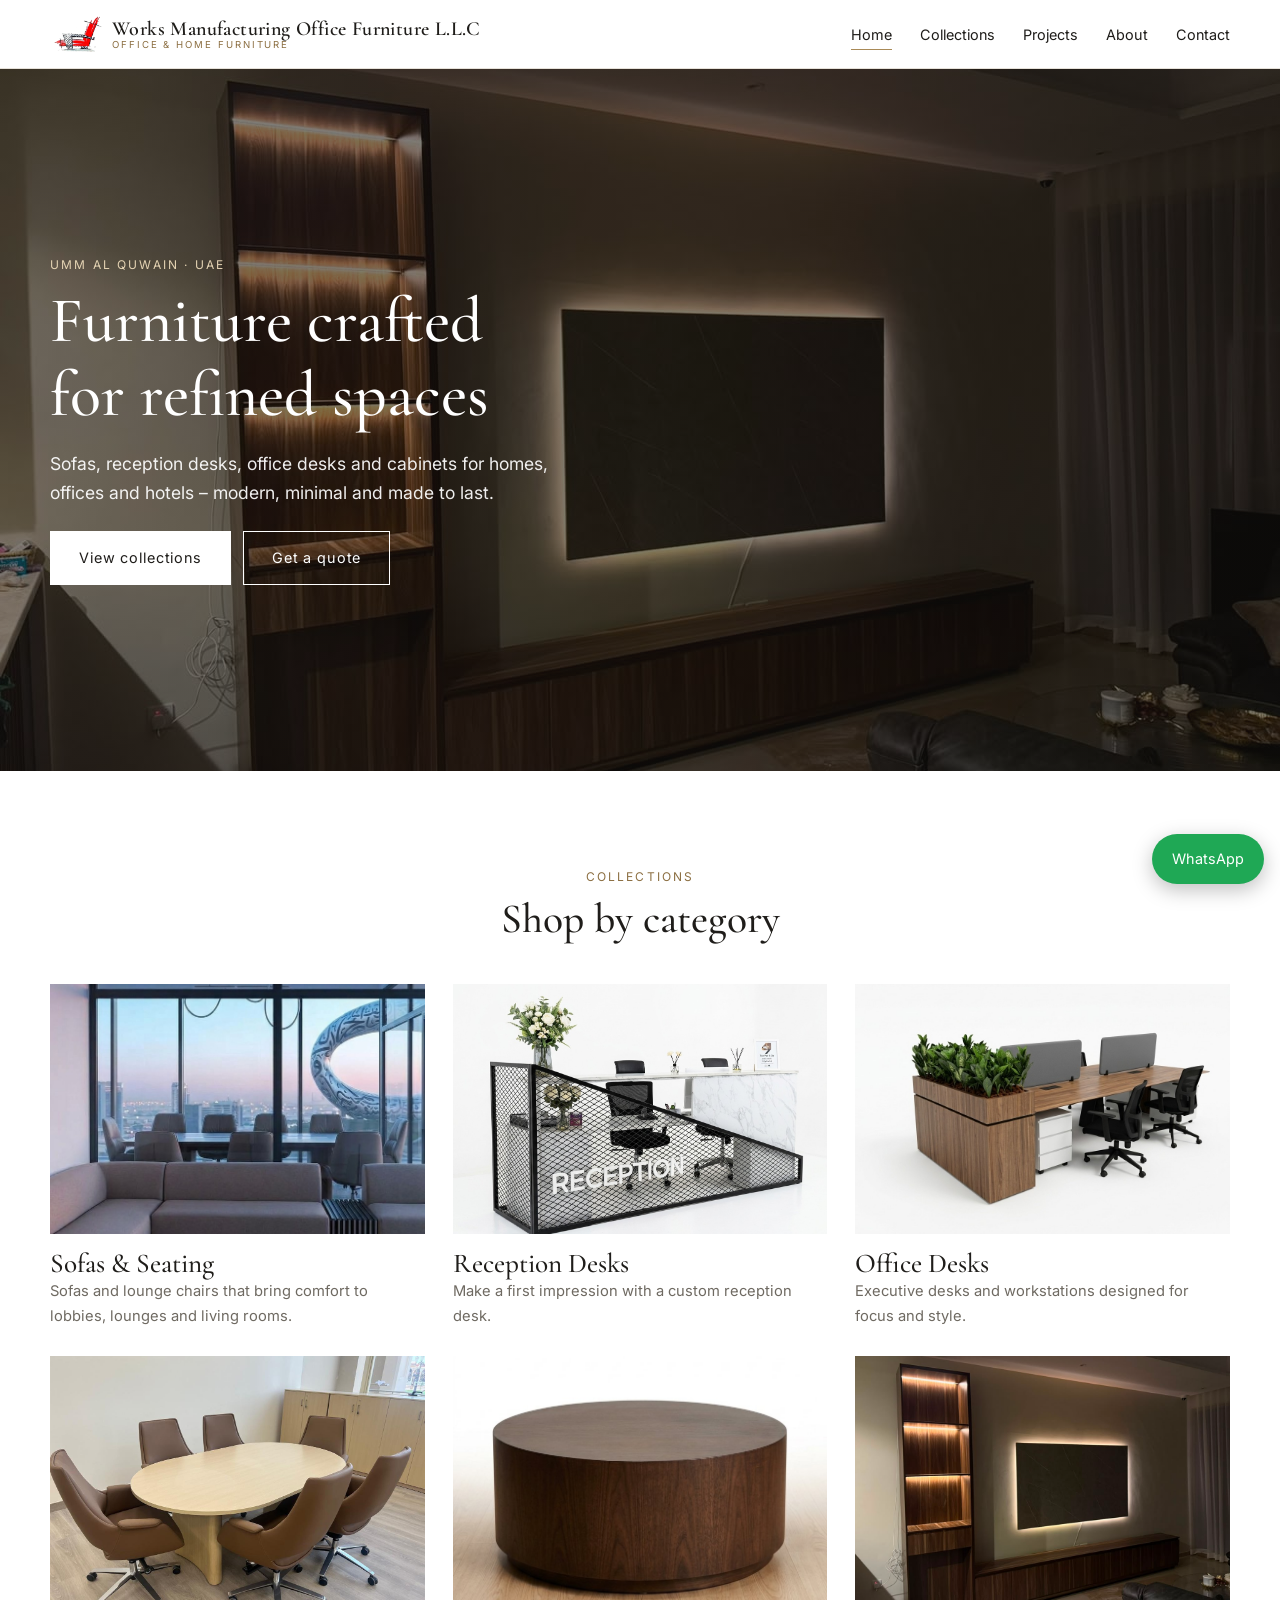
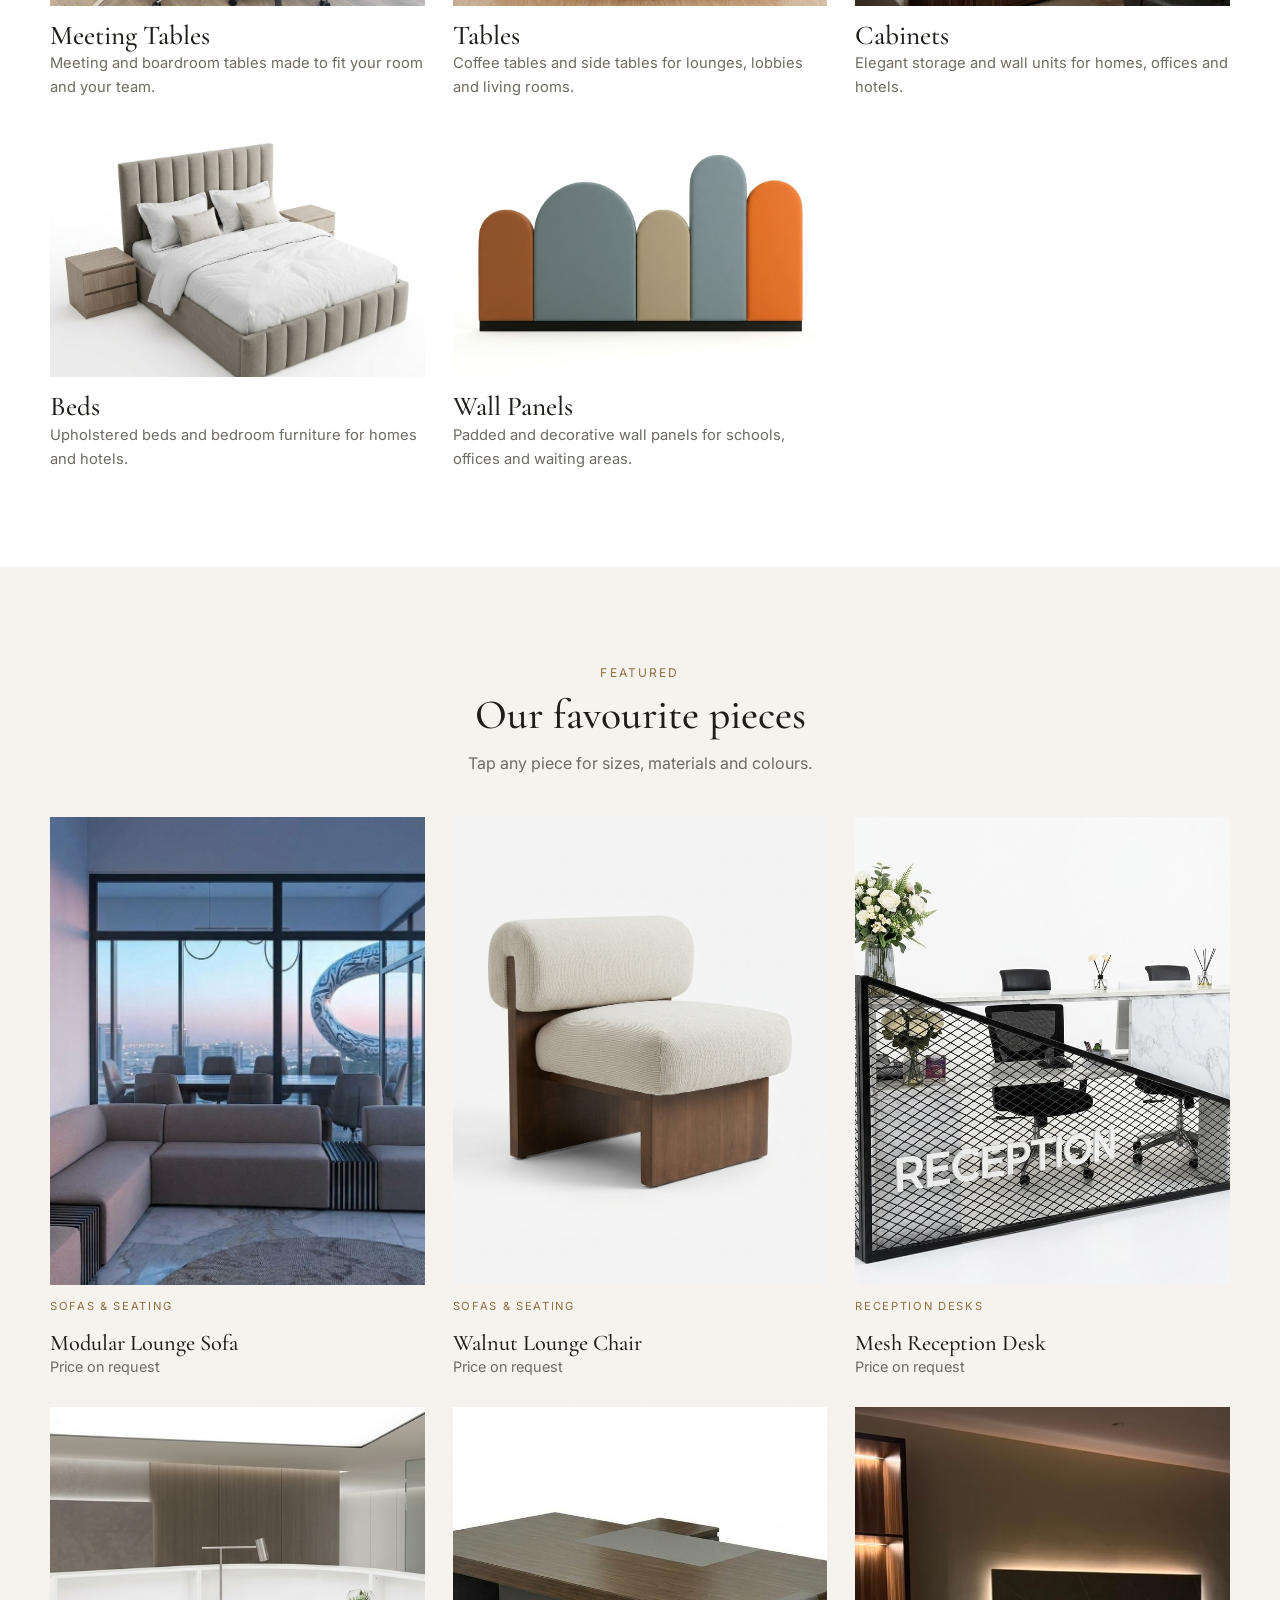
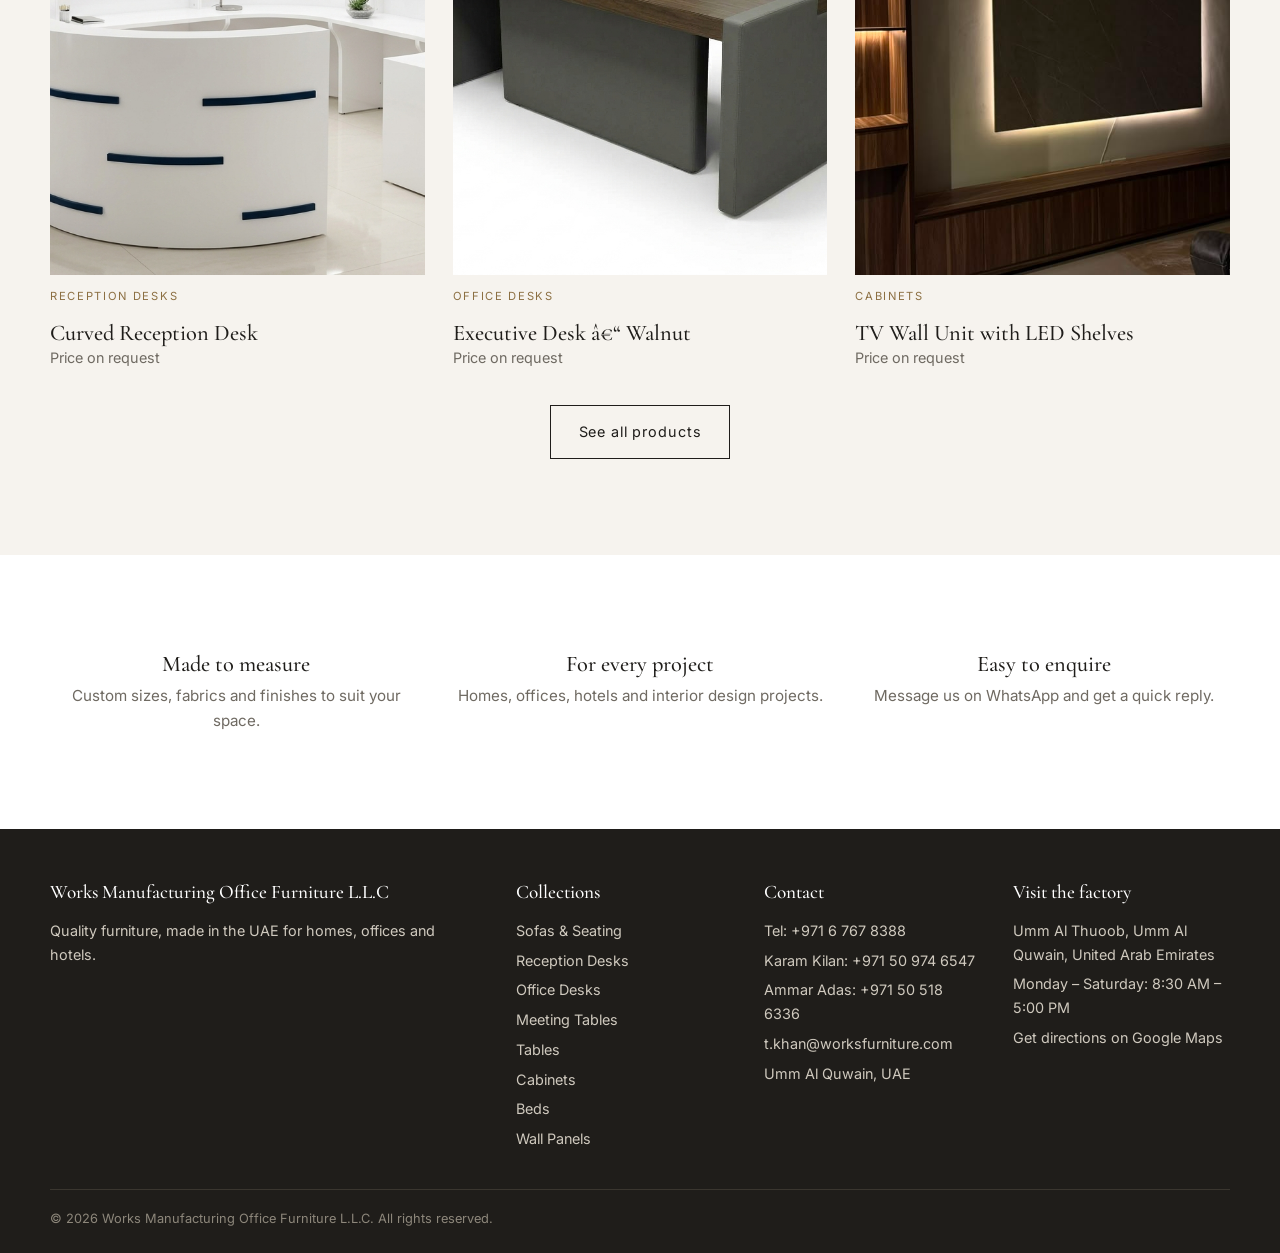
==== index.html @ 3191291b "Add Projects page showing furnished spaces with several pieces Co-Authored-By: Claude Opus 5.5 (1M c" ====
<!DOCTYPE html>
<html lang="en" dir="ltr">
<head>
<meta charset="utf-8">
<meta name="viewport" content="width=device-width, initial-scale=1">
<title>Works Manufacturing Office Furniture L.L.C | Office & Home Furniture in Umm Al Quwain, UAE</title>
<meta name="description" content="Modern, elegant sofas, reception desks, office desks and cabinets for homes, offices and hotels in Umm Al Quwain and across the UAE. Enquire on WhatsApp.">
<link rel="preconnect" href="https://fonts.googleapis.com">
<link rel="preconnect" href="https://fonts.gstatic.com" crossorigin>
<link href="https://fonts.googleapis.com/css2?family=Cormorant+Garamond:wght@500;600&family=Inter:wght@400;500&display=swap" rel="stylesheet">
<link rel="icon" type="image/png" href="images/favicon.png">
<link rel="apple-touch-icon" href="images/apple-touch-icon.png">
<link rel="stylesheet" href="css/style.css?v=20261013c">
</head>
<body data-page="home">
<header id="site-header"></header>
<main>
<section class="hero"><div class="wrap">
  <div class="eyebrow" style="color:#e4d3b3">Umm Al Quwain · UAE</div>
  <h1>Furniture crafted<br>for refined spaces</h1>
  <p>Sofas, reception desks, office desks and cabinets for homes, offices and hotels – modern, minimal and made to last.</p>
  <div class="btn-row"><a class="btn" href="category.html">View collections</a><a class="btn ghost" href="contact.html">Get a quote</a></div>
</div></section>
<section><div class="wrap">
  <div class="head"><div class="eyebrow">Collections</div><h2>Shop by category</h2></div>
  <div class="grid" id="categories"></div></div></section>
<section class="soft"><div class="wrap">
  <div class="head"><div class="eyebrow">Featured</div><h2>Our favourite pieces</h2><p>Tap any piece for sizes, materials and colours.</p></div>
  <div class="grid" id="featured"></div>
  <div class="center"><a class="btn ghost" href="category.html">See all products</a></div></div></section>
<section><div class="wrap values">
  <div><h3>Made to measure</h3><p>Custom sizes, fabrics and finishes to suit your space.</p></div>
  <div><h3>For every project</h3><p>Homes, offices, hotels and interior design projects.</p></div>
  <div><h3>Easy to enquire</h3><p>Message us on WhatsApp and get a quick reply.</p></div>
</div></section>
</main>
<footer id="site-footer"></footer>
<script src="js/products.js?v=20261013c"></script>
<script src="js/app.js?v=20261013c"></script>
</body>
</html>
---- css/style.css ----
:root {
  --ink: #1f1d1a;
  --muted: #6f6a62;
  --gold: #a98a57;
  --gold-dark: #8c6f42;
  --bg: #ffffff;
  --soft: #f6f3ee;
  --line: #e6e1d9;
  --wa: #1fa855;
  --serif: "Cormorant Garamond", Georgia, serif;
  --sans: "Inter", system-ui, -apple-system, "Segoe UI", sans-serif;
}
* { box-sizing: border-box; margin: 0; padding: 0; }
html { scroll-behavior: smooth; }
body { font-family: var(--sans); color: var(--ink); background: var(--bg); line-height: 1.65; font-size: 16px; }
img { max-width: 100%; display: block; }
a { color: inherit; text-decoration: none; }
.wrap { width: min(1180px, 100% - 32px); margin-inline: auto; }
h1, h2, h3 { font-family: var(--serif); font-weight: 500; line-height: 1.15; }
h1 { font-size: clamp(2.2rem, 6vw, 4rem); }
h2 { font-size: clamp(1.8rem, 4vw, 2.6rem); }
h3 { font-size: 1.4rem; }
.eyebrow { text-transform: uppercase; letter-spacing: .18em; font-size: .75rem; color: var(--gold-dark); margin-bottom: .6rem; }
section { padding: clamp(48px, 8vw, 96px) 0; }
.soft { background: var(--soft); }

/* Header */
header { position: sticky; top: 0; z-index: 10; background: rgba(255,255,255,.95); backdrop-filter: blur(8px); border-bottom: 1px solid var(--line); }
.nav { display: flex; align-items: center; justify-content: space-between; height: 68px; }
.logo { display: flex; align-items: center; gap: 10px; font-family: var(--serif); font-size: 1.25rem; font-weight: 600; letter-spacing: .02em; line-height: 1.1; }
.logo img { height: 37px; width: auto; }
.logo small { display: block; font-family: var(--sans); font-size: .6rem; letter-spacing: .2em; text-transform: uppercase; color: var(--gold-dark); font-weight: 400; }
@media (max-width: 480px) { .logo { font-size: 1rem; gap: 8px; min-width: 0; } .logo img { height: 32px; } .logo small { font-size: .5rem; letter-spacing: .12em; } .logo span { max-width: 190px; } }
nav ul { display: flex; gap: 28px; list-style: none; }
nav a { font-size: .9rem; padding: 6px 0; border-bottom: 1px solid transparent; }
nav a:hover, nav a.active { border-color: var(--gold); }
.burger { display: none; background: none; border: 0; font-size: 1.7rem; cursor: pointer; padding: 8px; }
@media (max-width: 760px) {
  .burger { display: block; }
  nav { position: absolute; top: 68px; left: 0; right: 0; background: #fff; border-bottom: 1px solid var(--line); display: none; }
  nav.open { display: block; }
  nav ul { flex-direction: column; gap: 0; padding: 8px 16px 16px; }
  nav a { display: block; padding: 12px 0; }
}

/* Buttons */
.btn { display: inline-block; padding: 14px 28px; border: 1px solid var(--ink); background: var(--ink); color: #fff; font-size: .9rem; letter-spacing: .06em; cursor: pointer; font-family: var(--sans); transition: .2s; }
.btn:hover { background: var(--gold-dark); border-color: var(--gold-dark); }
.btn.ghost { background: transparent; color: var(--ink); }
.btn.ghost:hover { background: var(--ink); color: #fff; }
.btn.wa { background: var(--wa); border-color: var(--wa); border-radius: 40px; flex: 1 1 0; min-width: 180px; max-width: 260px; text-align: center; }
.btn.wa:hover { background: #178a45; border-color: #178a45; }
.btn-row { display: flex; flex-wrap: wrap; gap: 12px; margin-top: 24px; }

/* Hero */
.hero { min-height: 78vh; display: flex; align-items: center; color: #fff; padding: 80px 0;
  background: linear-gradient(rgba(20,18,15,.55), rgba(20,18,15,.55)), url("../images/hero.jpg") center/cover, #3a342c; }
.hero p { max-width: 520px; margin-top: 18px; font-size: 1.1rem; opacity: .92; }
.hero .btn { background: #fff; color: var(--ink); border-color: #fff; }
.hero .btn:hover { background: var(--gold); border-color: var(--gold); color: #fff; }
.hero .btn.ghost { background: transparent; color: #fff; }

/* Grids & cards */
.head { text-align: center; max-width: 640px; margin: 0 auto 40px; }
.head p { color: var(--muted); margin-top: 10px; }
.grid { display: grid; grid-template-columns: repeat(3, 1fr); gap: 28px; }
@media (max-width: 900px) { .grid { grid-template-columns: repeat(2, 1fr); gap: 16px; } }
@media (max-width: 480px) { .grid { grid-template-columns: 1fr; } }
.card .pic { aspect-ratio: 4/5; background: var(--soft); overflow: hidden; }
.card .pic img { width: 100%; height: 100%; object-fit: cover; transition: transform .5s; }
.card:hover .pic img { transform: scale(1.04); }
.card h3 { margin-top: 14px; }
.card .price { color: var(--muted); font-size: .9rem; }
.card .tag { font-size: .7rem; letter-spacing: .15em; text-transform: uppercase; color: var(--gold-dark); }
.ph { width: 100%; height: 100%; display: grid; place-items: center; text-align: center; color: #a39b8c; font-family: var(--serif); font-size: 1.1rem; background: repeating-linear-gradient(45deg, #f6f3ee, #f6f3ee 14px, #f0ece5 14px, #f0ece5 28px); padding: 12px; }
.cat-card .pic { aspect-ratio: 3/2; }
.cat-card h3 { font-size: 1.7rem; }
.cat-card p { color: var(--muted); font-size: .92rem; }
.center { text-align: center; margin-top: 36px; }

/* Value row */
.values { display: grid; grid-template-columns: repeat(3, 1fr); gap: 32px; text-align: center; }
@media (max-width: 760px) { .values { grid-template-columns: 1fr; } }
.values h3 { margin-bottom: 6px; }
.values p { color: var(--muted); font-size: .95rem; }

/* Page title */
.page-title { padding: 56px 0 32px; text-align: center; background: var(--soft); }
.page-title p { color: var(--muted); max-width: 600px; margin: 10px auto 0; }
.crumbs { font-size: .8rem; color: var(--muted); margin-bottom: 18px; }
.crumbs a:hover { color: var(--gold-dark); }
.filters { display: flex; gap: 10px; flex-wrap: wrap; justify-content: center; margin-bottom: 36px; }
.filters a { padding: 8px 20px; border: 1px solid var(--line); font-size: .85rem; }
.filters a.active, .filters a:hover { background: var(--ink); color: #fff; border-color: var(--ink); }

/* Product detail */
.product { display: grid; grid-template-columns: 1.1fr 1fr; gap: 48px; align-items: start; }
@media (max-width: 800px) { .product { grid-template-columns: 1fr; gap: 24px; } }
.gallery .main { aspect-ratio: 1/1; display: flex; align-items: center; background: var(--soft); overflow: hidden; }
.gallery .main img { width: 100%; height: 100%; object-fit: contain; }
.thumbs { display: flex; gap: 10px; margin-top: 10px; overflow-x: auto; }
.thumbs img { width: 72px; height: 72px; object-fit: cover; cursor: pointer; border: 1px solid var(--line); }
.thumbs img.on { border-color: var(--ink); }
.info .price { font-size: 1.3rem; margin: 10px 0 14px; }
.info > p { color: var(--muted); }
.specs { margin-top: 24px; border-top: 1px solid var(--line); }
.specs div { display: flex; gap: 16px; padding: 12px 0; border-bottom: 1px solid var(--line); font-size: .95rem; }
.specs dt { width: 120px; flex: none; color: var(--muted); }
.todo { color: #b08d57; font-style: italic; }

/* About / contact */
.two { display: grid; grid-template-columns: 1fr 1fr; gap: 48px; align-items: center; }
@media (max-width: 800px) { .two { grid-template-columns: 1fr; gap: 28px; } }
.two p + p { margin-top: 14px; }
.two p { color: var(--muted); }
.about-text { max-width: 760px; }
.about-text p { color: var(--muted); }
.about-text p + p { margin-top: 14px; }
.contact-info p { margin-bottom: 10px; color: var(--muted); }
.contact-info strong { color: var(--ink); display: block; font-size: .75rem; letter-spacing: .15em; text-transform: uppercase; }
form label { display: block; font-size: .85rem; margin: 14px 0 6px; }
form input, form textarea, form select { width: 100%; padding: 12px; border: 1px solid var(--line); font: inherit; background: #fff; }
form input:focus, form textarea:focus, form select:focus { outline: 2px solid var(--gold); outline-offset: 0; }
form textarea { min-height: 120px; resize: vertical; }
.map { margin-top: 40px; }
.map iframe { width: 100%; height: 400px; border: 0; display: block; }
.map-head { display: flex; flex-wrap: wrap; align-items: flex-end; justify-content: space-between; gap: 16px; margin-bottom: 20px; }
.map-head p { margin-top: 6px; color: var(--muted); }
@media (max-width: 760px) { .map iframe { height: 300px; } .map-head .btn { width: 100%; text-align: center; } }

/* Footer + floating WhatsApp */
footer { background: var(--ink); color: #cfc9be; padding: 48px 0 24px; font-size: .9rem; }
.fgrid { display: grid; grid-template-columns: 2fr 1fr 1fr 1fr; gap: 32px; }
@media (max-width: 760px) { .fgrid { grid-template-columns: 1fr; } }
footer h4 { color: #fff; font-family: var(--serif); font-size: 1.2rem; font-weight: 500; margin-bottom: 10px; }
footer li { list-style: none; margin-bottom: 6px; }
footer a:hover { color: var(--gold); }
.copy { border-top: 1px solid #3a362f; margin-top: 32px; padding-top: 18px; font-size: .8rem; color: #8d877b; }
.fab { position: fixed; right: 16px; bottom: 16px; z-index: 20; background: var(--wa); color: #fff; padding: 13px 20px; border-radius: 40px; font-size: .9rem; box-shadow: 0 6px 20px rgba(0,0,0,.25); }

/* Projects page */
.projects { display: grid; grid-template-columns: repeat(2, 1fr); gap: 32px; }
@media (max-width: 800px) { .projects { grid-template-columns: 1fr; gap: 28px; } }
.project { background: var(--soft); display: flex; flex-direction: column; }
.project .pic { display: block; aspect-ratio: 4/3; overflow: hidden; background: var(--line); }
.project .pic img { width: 100%; height: 100%; object-fit: cover; transition: transform .5s; }
.project .pic:hover img { transform: scale(1.03); }
.project .body { padding: 20px 22px 24px; }
.project .tag { font-size: .7rem; letter-spacing: .15em; text-transform: uppercase; color: var(--gold-dark); }
.project h3 { margin: 6px 0 8px; }
.project p { color: var(--muted); font-size: .95rem; }
.project .links { display: flex; flex-wrap: wrap; gap: 8px 18px; margin-top: 14px; font-size: .88rem; }
.project .links a { color: var(--gold-dark); border-bottom: 1px solid currentColor; }
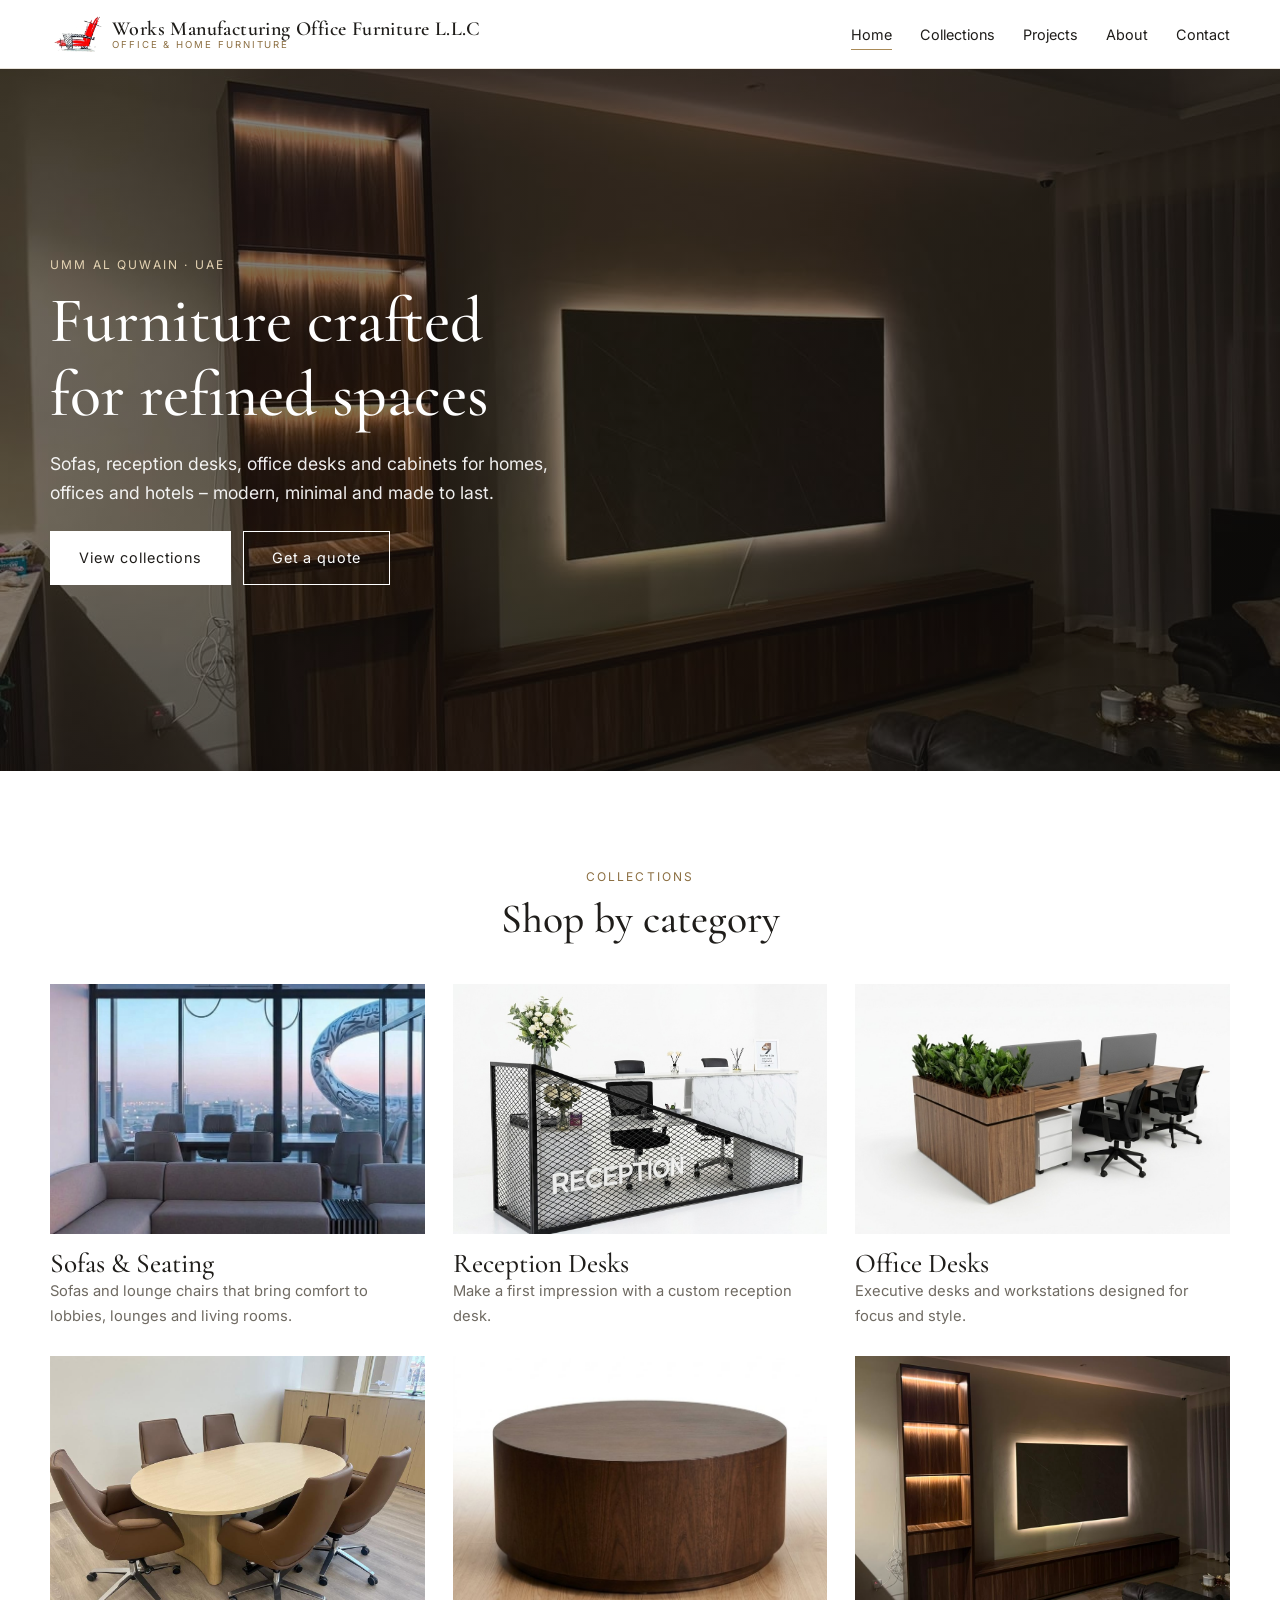
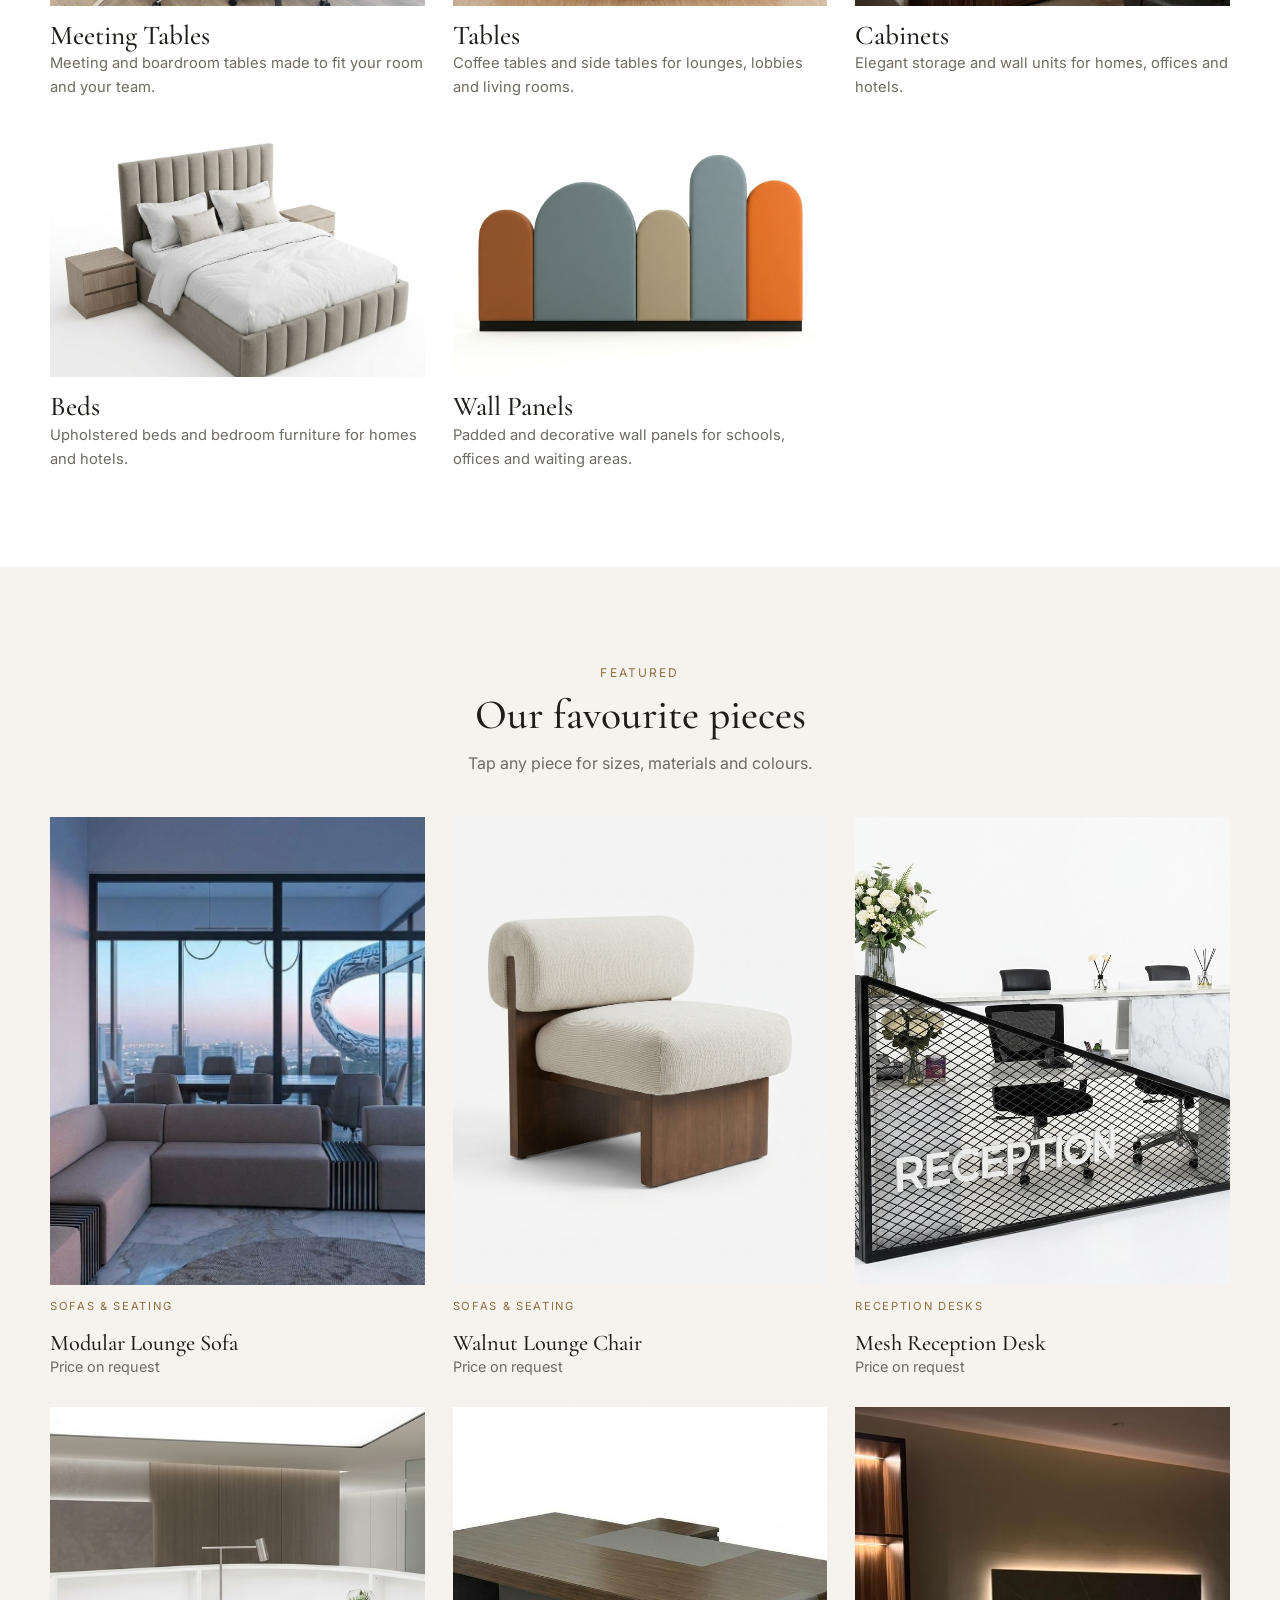
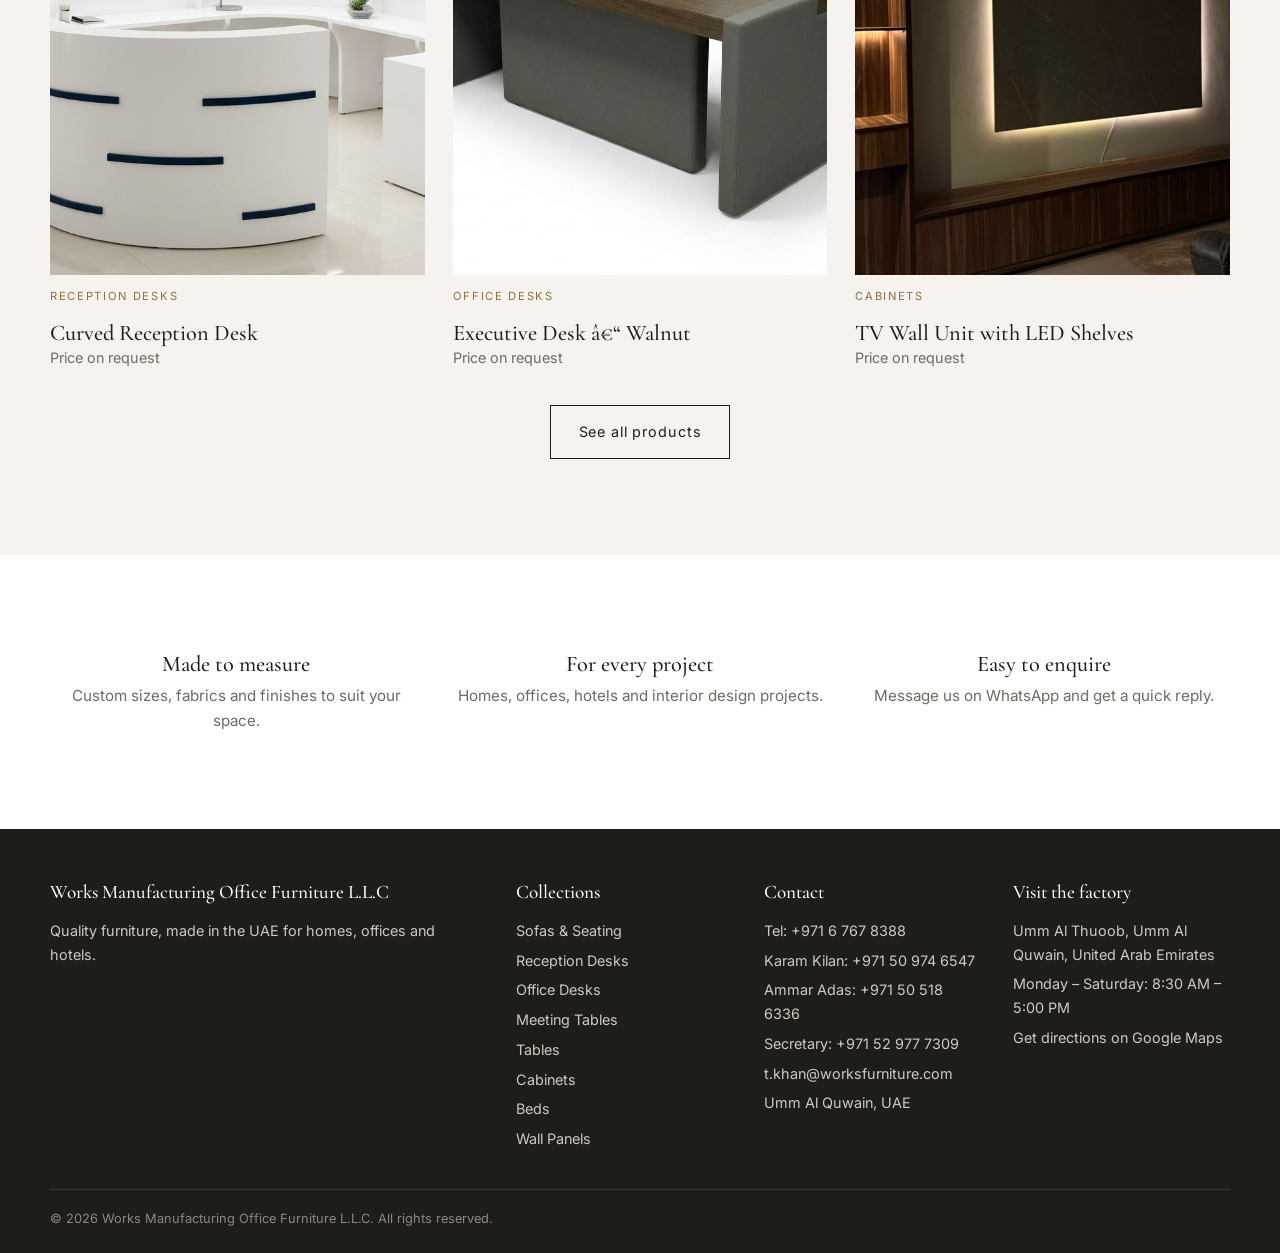
==== commit 2040441c: "Remove green WhatsApp buttons; contact form sends to the chosen person Co-Authored-By: Claude Opus 5" ====
--- a/index.html
+++ b/index.html
@@ -5,12 +5,70 @@
 <meta name="viewport" content="width=device-width, initial-scale=1">
 <title>Works Manufacturing Office Furniture L.L.C | Office & Home Furniture in Umm Al Quwain, UAE</title>
 <meta name="description" content="Modern, elegant sofas, reception desks, office desks and cabinets for homes, offices and hotels in Umm Al Quwain and across the UAE. Enquire on WhatsApp.">
+<link rel="canonical" href="https://worksfurniture.com/">
+<meta property="og:type" content="website">
+<meta property="og:site_name" content="Works Manufacturing Office Furniture L.L.C">
+<meta property="og:title" content="Works Manufacturing Office Furniture L.L.C | Office & Home Furniture in Umm Al Quwain, UAE">
+<meta property="og:description" content="Modern, elegant sofas, reception desks, office desks and cabinets for homes, offices and hotels in Umm Al Quwain and across the UAE. Enquire on WhatsApp.">
+<meta property="og:url" content="https://worksfurniture.com/">
+<meta property="og:image" content="https://worksfurniture.com/images/hero.jpg">
+<meta property="og:image:width" content="720">
+<meta property="og:image:height" content="1280">
+<meta property="og:image:alt" content="Furniture by Works Manufacturing Office Furniture L.L.C, Umm Al Quwain">
+<meta property="og:locale" content="en_AE">
+<meta name="twitter:card" content="summary_large_image">
+<script type="application/ld+json">
+{
+ "@context": "https://schema.org",
+ "@type": "LocalBusiness",
+ "@id": "https://worksfurniture.com/#business",
+ "name": "Works Manufacturing Office Furniture L.L.C",
+ "url": "https://worksfurniture.com/",
+ "logo": "https://worksfurniture.com/images/logo.png",
+ "image": "https://worksfurniture.com/images/hero.jpg",
+ "description": "Furniture factory in Umm Al Quwain making sofas, reception desks, office desks, meeting tables and cabinets for homes, offices and hotels across the UAE.",
+ "telephone": "+971 6 767 8388",
+ "email": "t.khan@worksfurniture.com",
+ "address": {
+  "@type": "PostalAddress",
+  "streetAddress": "Umm Al Thuoob",
+  "addressLocality": "Umm Al Quwain",
+  "addressRegion": "Umm Al Quwain",
+  "addressCountry": "AE"
+ },
+ "geo": {
+  "@type": "GeoCoordinates",
+  "latitude": 25.561376,
+  "longitude": 55.6627056
+ },
+ "hasMap": "https://maps.app.goo.gl/q7M5oP9CopusNy9C8",
+ "openingHoursSpecification": [
+  {
+   "@type": "OpeningHoursSpecification",
+   "dayOfWeek": [
+    "Monday",
+    "Tuesday",
+    "Wednesday",
+    "Thursday",
+    "Friday",
+    "Saturday"
+   ],
+   "opens": "08:30",
+   "closes": "17:00"
+  }
+ ],
+ "areaServed": {
+  "@type": "Country",
+  "name": "United Arab Emirates"
+ }
+}
+</script>
 <link rel="preconnect" href="https://fonts.googleapis.com">
 <link rel="preconnect" href="https://fonts.gstatic.com" crossorigin>
 <link href="https://fonts.googleapis.com/css2?family=Cormorant+Garamond:wght@500;600&family=Inter:wght@400;500&display=swap" rel="stylesheet">
 <link rel="icon" type="image/png" href="images/favicon.png">
 <link rel="apple-touch-icon" href="images/apple-touch-icon.png">
-<link rel="stylesheet" href="css/style.css?v=20261013c">
+<link rel="stylesheet" href="css/style.css?v=20261013e">
 </head>
 <body data-page="home">
 <header id="site-header"></header>
@@ -35,7 +93,7 @@
 </div></section>
 </main>
 <footer id="site-footer"></footer>
-<script src="js/products.js?v=20261013c"></script>
-<script src="js/app.js?v=20261013c"></script>
+<script src="js/products.js?v=20261013e"></script>
+<script src="js/app.js?v=20261013e"></script>
 </body>
 </html>
--- a/css/style.css
+++ b/css/style.css
@@ -6,7 +6,6 @@
   --bg: #ffffff;
   --soft: #f6f3ee;
   --line: #e6e1d9;
-  --wa: #1fa855;
   --serif: "Cormorant Garamond", Georgia, serif;
   --sans: "Inter", system-ui, -apple-system, "Segoe UI", sans-serif;
 }
@@ -48,8 +47,6 @@
 .btn:hover { background: var(--gold-dark); border-color: var(--gold-dark); }
 .btn.ghost { background: transparent; color: var(--ink); }
 .btn.ghost:hover { background: var(--ink); color: #fff; }
-.btn.wa { background: var(--wa); border-color: var(--wa); border-radius: 40px; flex: 1 1 0; min-width: 180px; max-width: 260px; text-align: center; }
-.btn.wa:hover { background: #178a45; border-color: #178a45; }
 .btn-row { display: flex; flex-wrap: wrap; gap: 12px; margin-top: 24px; }
 
 /* Hero */
@@ -136,7 +133,6 @@
 footer li { list-style: none; margin-bottom: 6px; }
 footer a:hover { color: var(--gold); }
 .copy { border-top: 1px solid #3a362f; margin-top: 32px; padding-top: 18px; font-size: .8rem; color: #8d877b; }
-.fab { position: fixed; right: 16px; bottom: 16px; z-index: 20; background: var(--wa); color: #fff; padding: 13px 20px; border-radius: 40px; font-size: .9rem; box-shadow: 0 6px 20px rgba(0,0,0,.25); }
 
 /* Projects page */
 .projects { display: grid; grid-template-columns: repeat(2, 1fr); gap: 32px; }
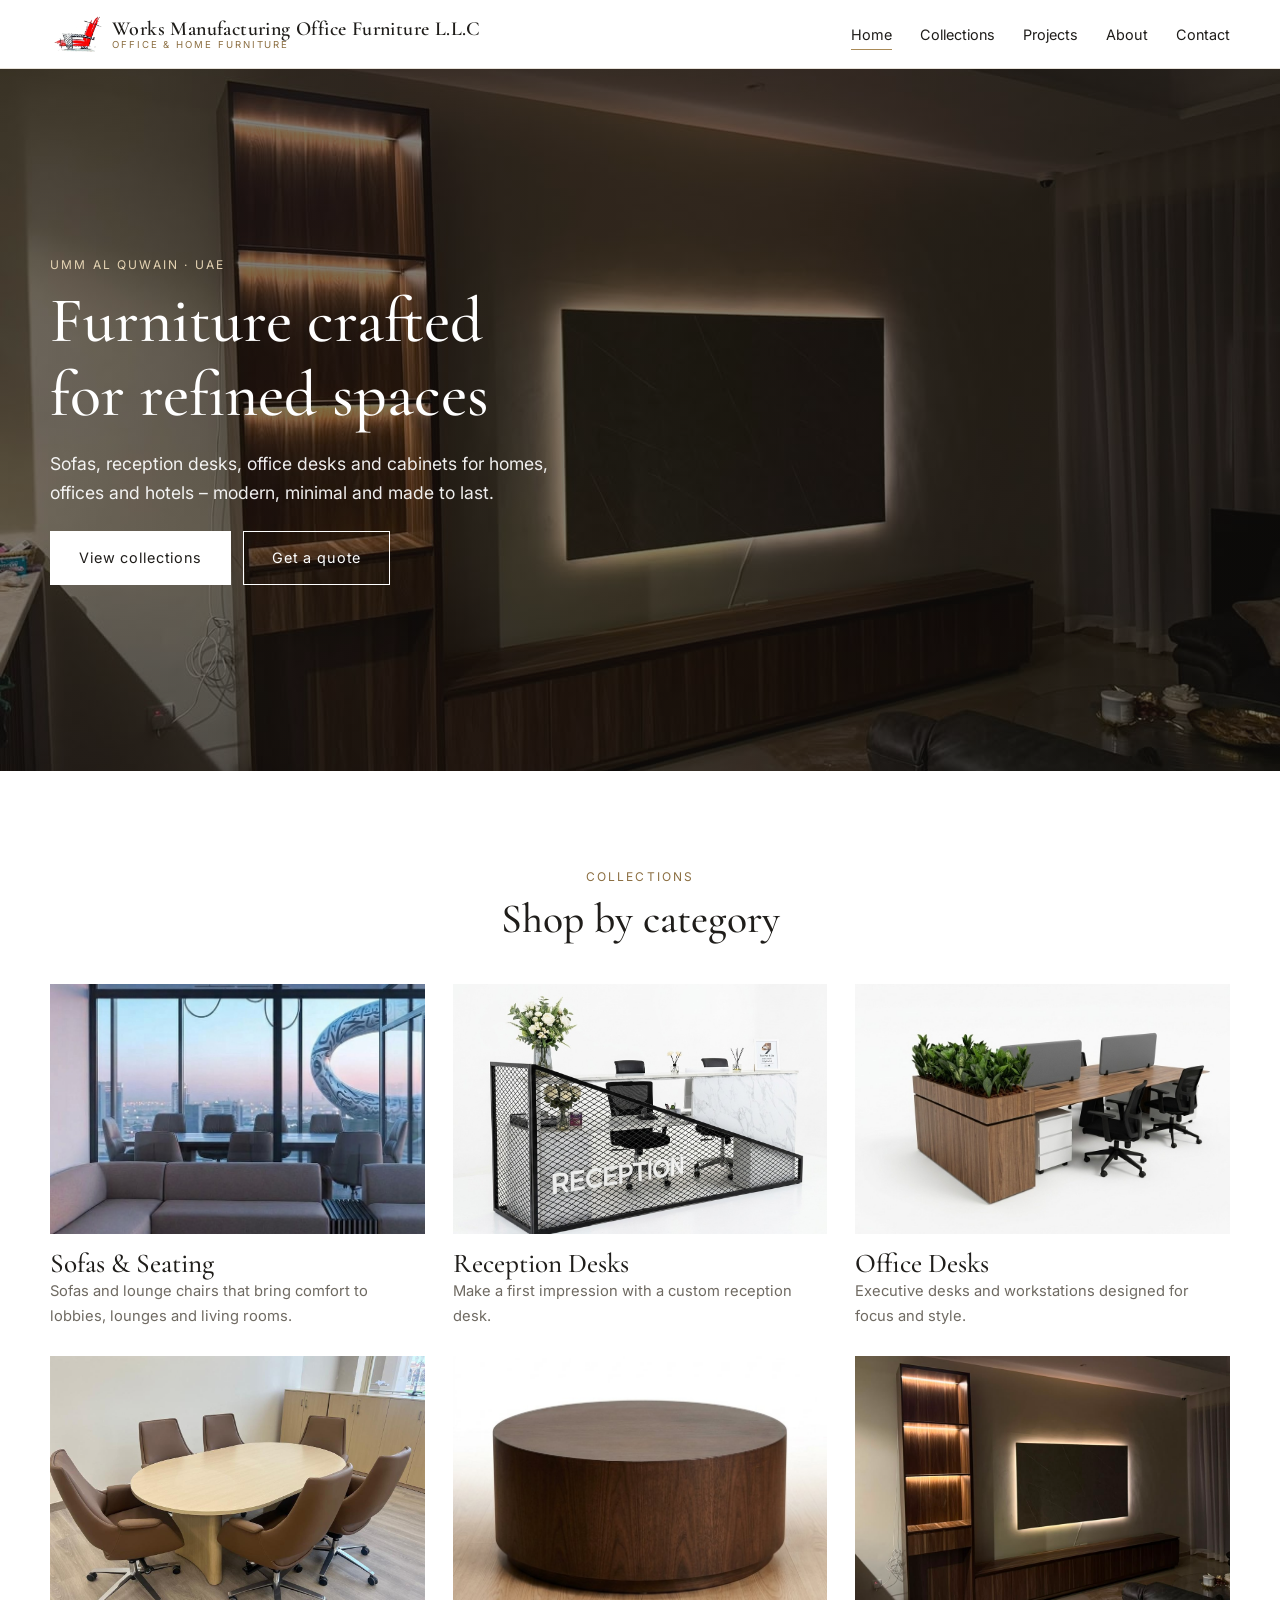
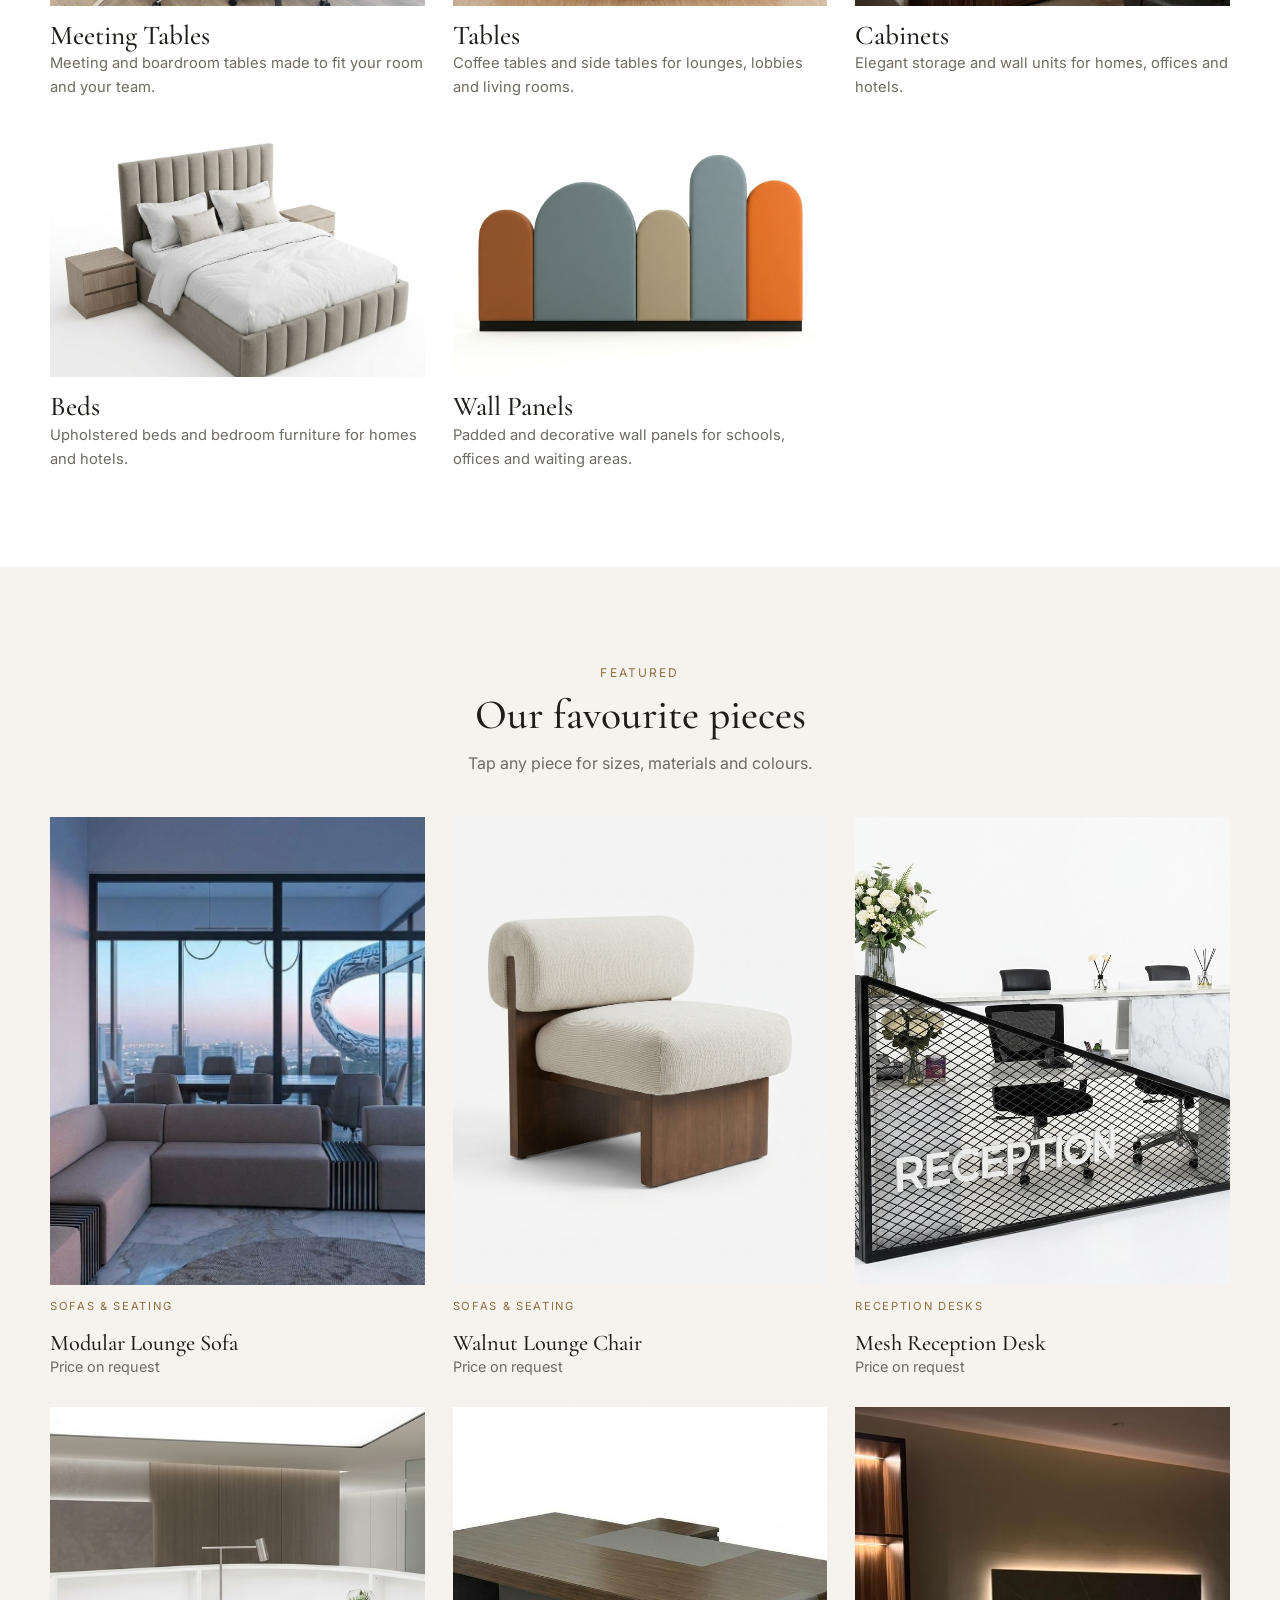
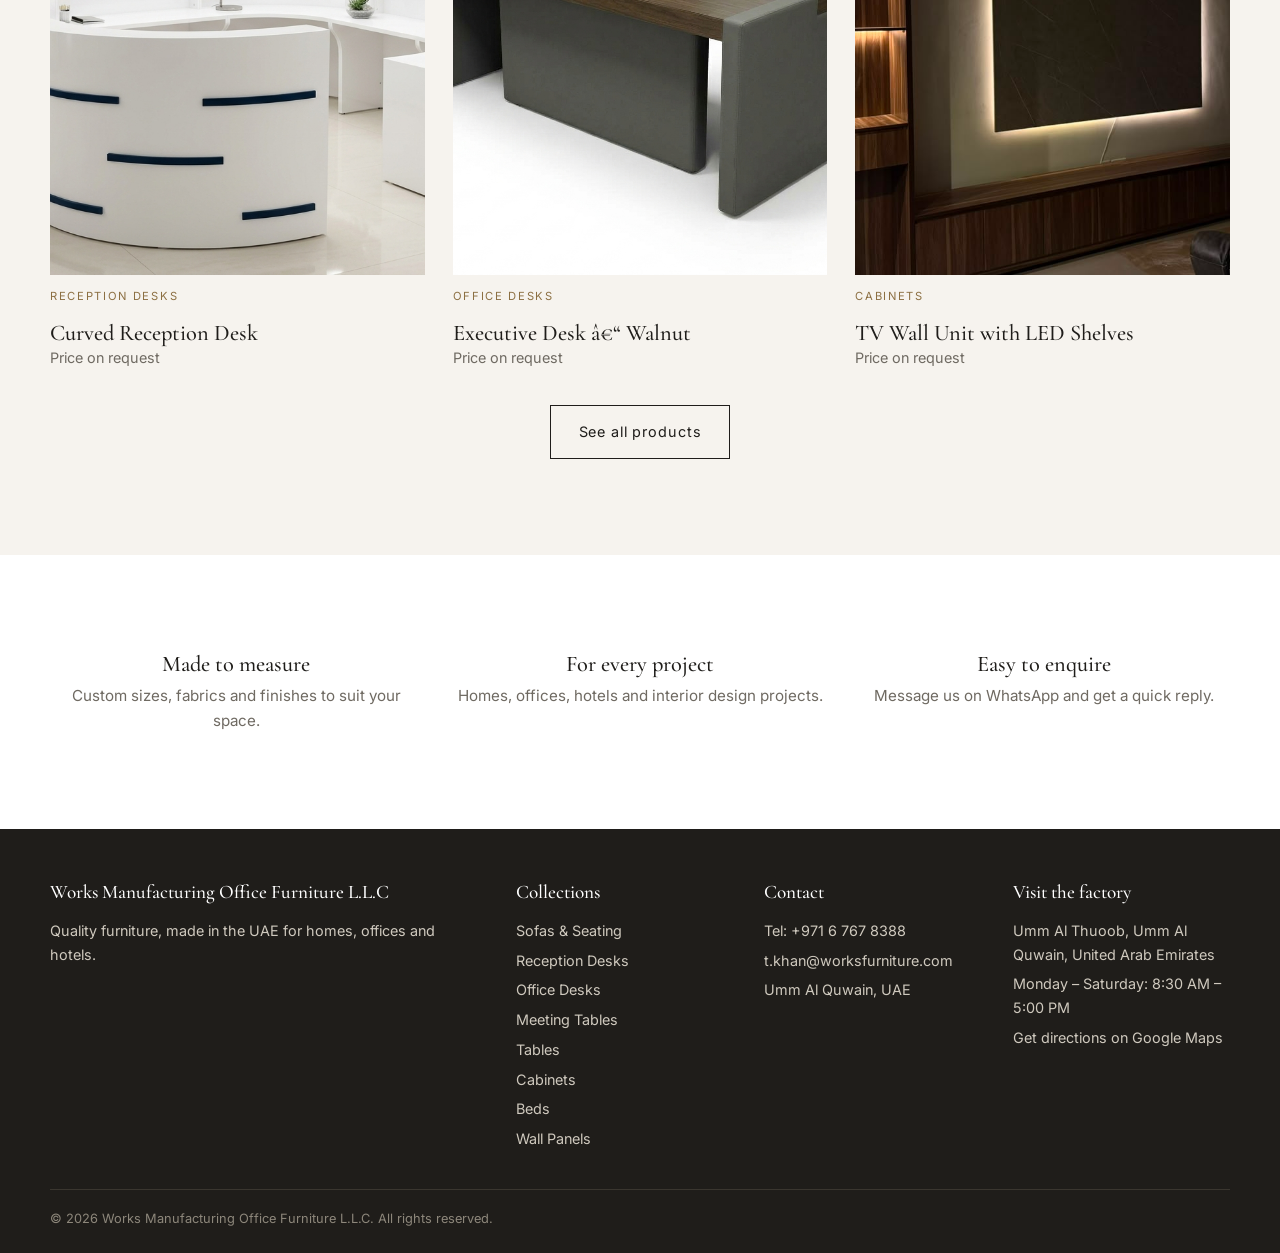
==== commit b9057c13: "Remove WhatsApp numbers from the footer Co-Authored-By: Claude Opus 5.5 (1M context) <noreply@anthro" ====
--- a/index.html
+++ b/index.html
@@ -68,7 +68,7 @@
 <link href="https://fonts.googleapis.com/css2?family=Cormorant+Garamond:wght@500;600&family=Inter:wght@400;500&display=swap" rel="stylesheet">
 <link rel="icon" type="image/png" href="images/favicon.png">
 <link rel="apple-touch-icon" href="images/apple-touch-icon.png">
-<link rel="stylesheet" href="css/style.css?v=20261013e">
+<link rel="stylesheet" href="css/style.css?v=20261013f">
 </head>
 <body data-page="home">
 <header id="site-header"></header>
@@ -93,7 +93,7 @@
 </div></section>
 </main>
 <footer id="site-footer"></footer>
-<script src="js/products.js?v=20261013e"></script>
-<script src="js/app.js?v=20261013e"></script>
+<script src="js/products.js?v=20261013f"></script>
+<script src="js/app.js?v=20261013f"></script>
 </body>
 </html>
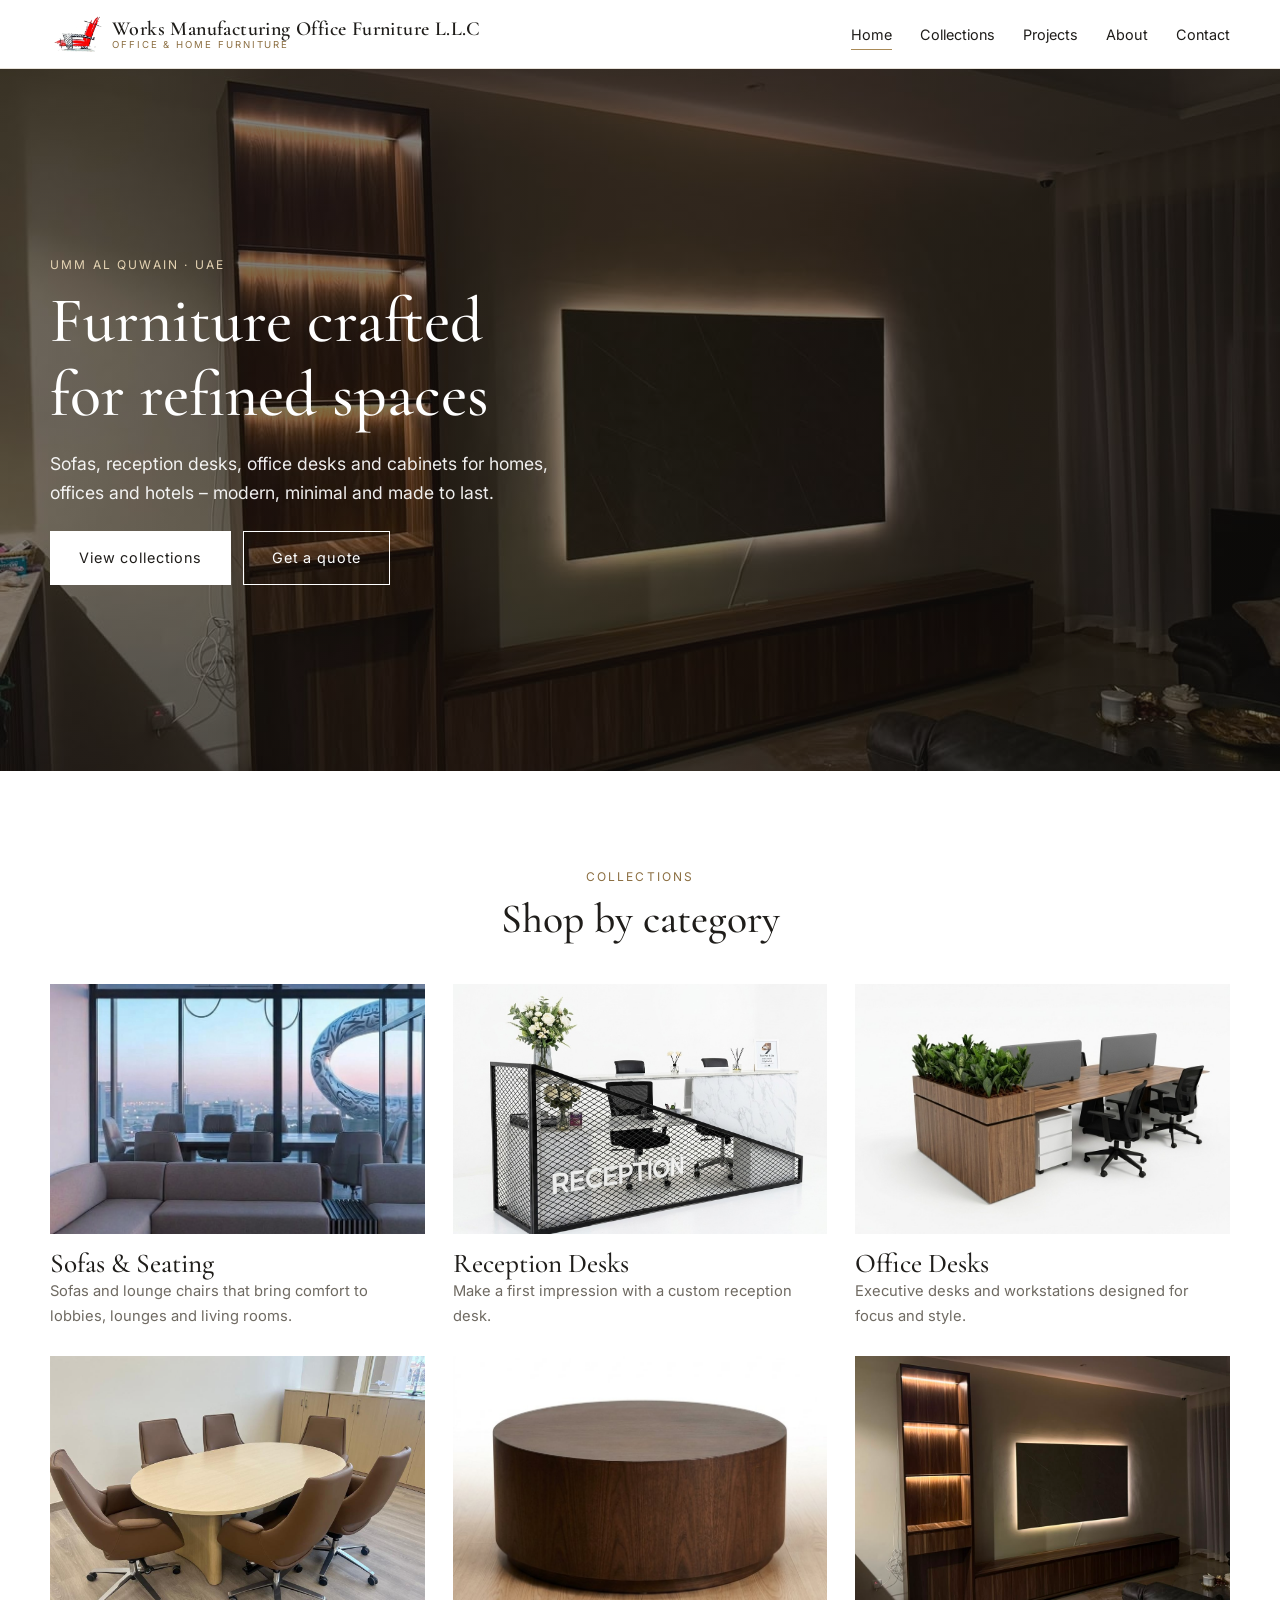
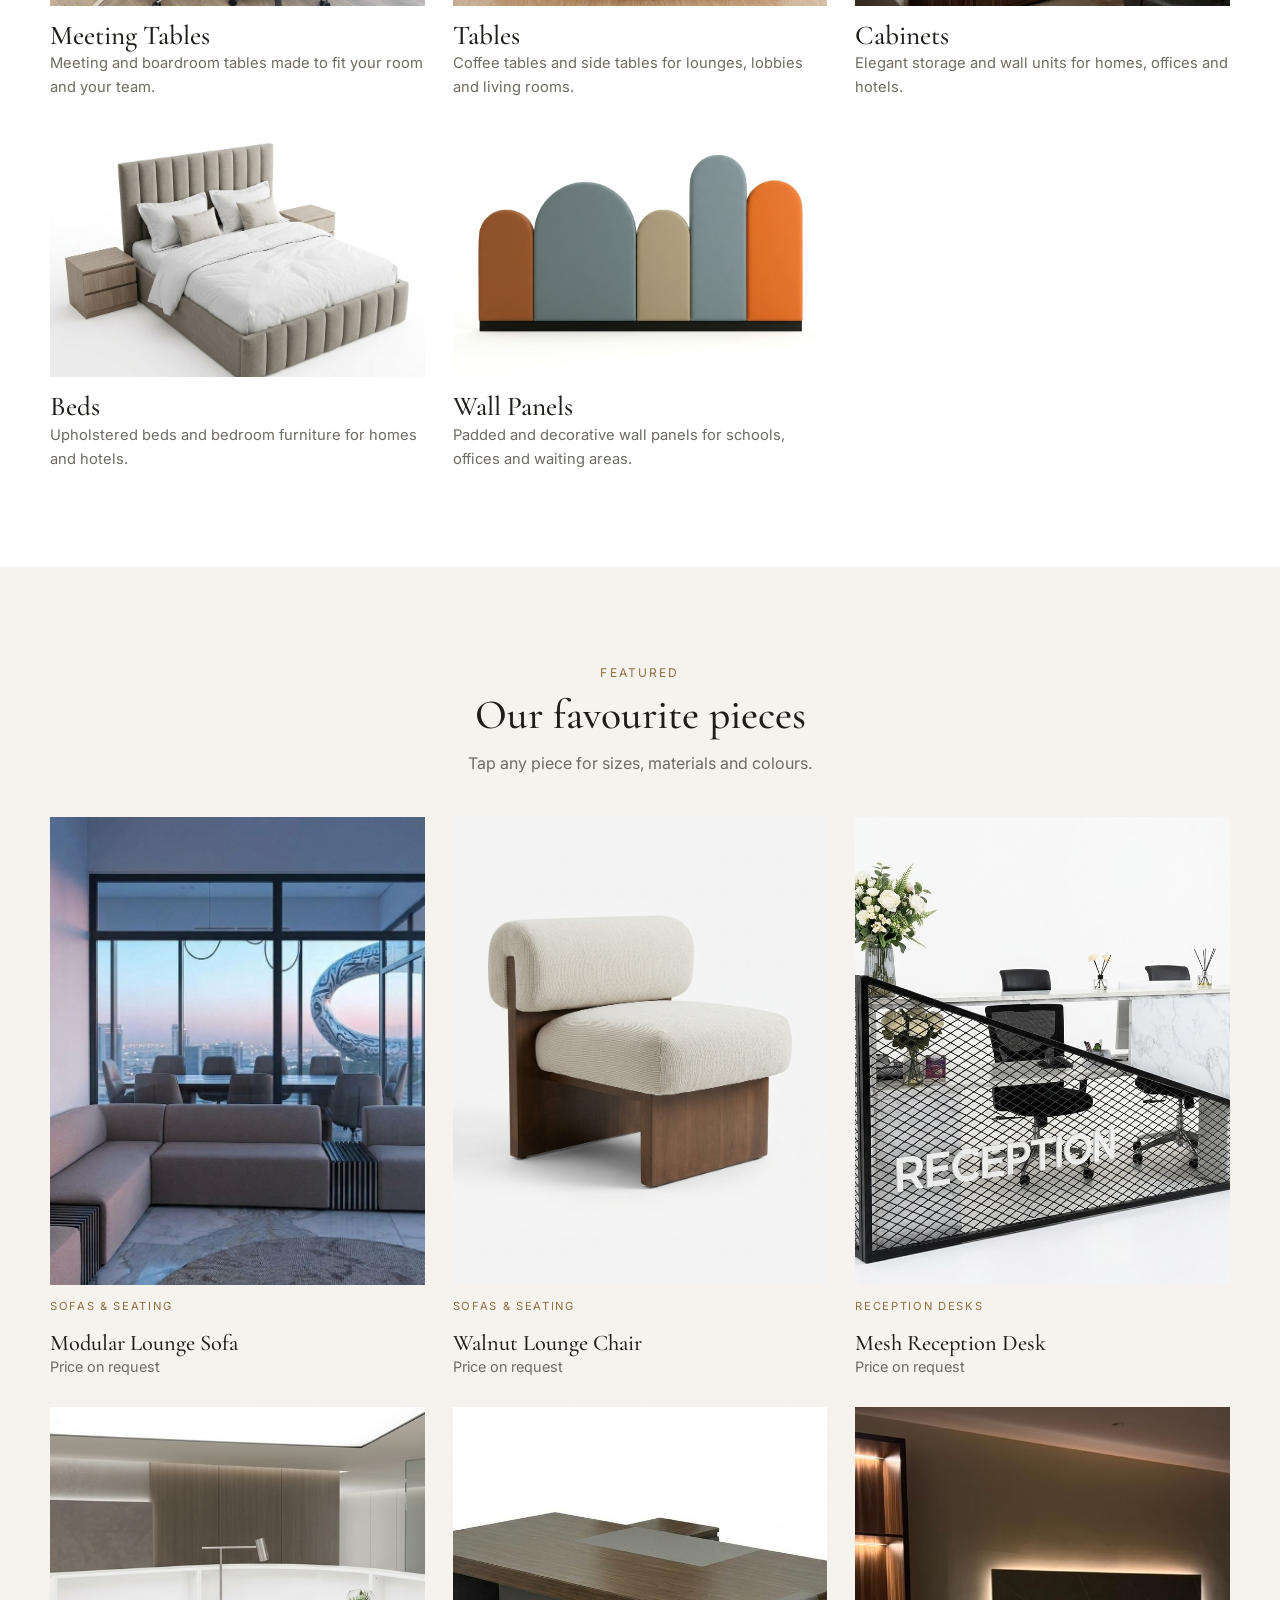
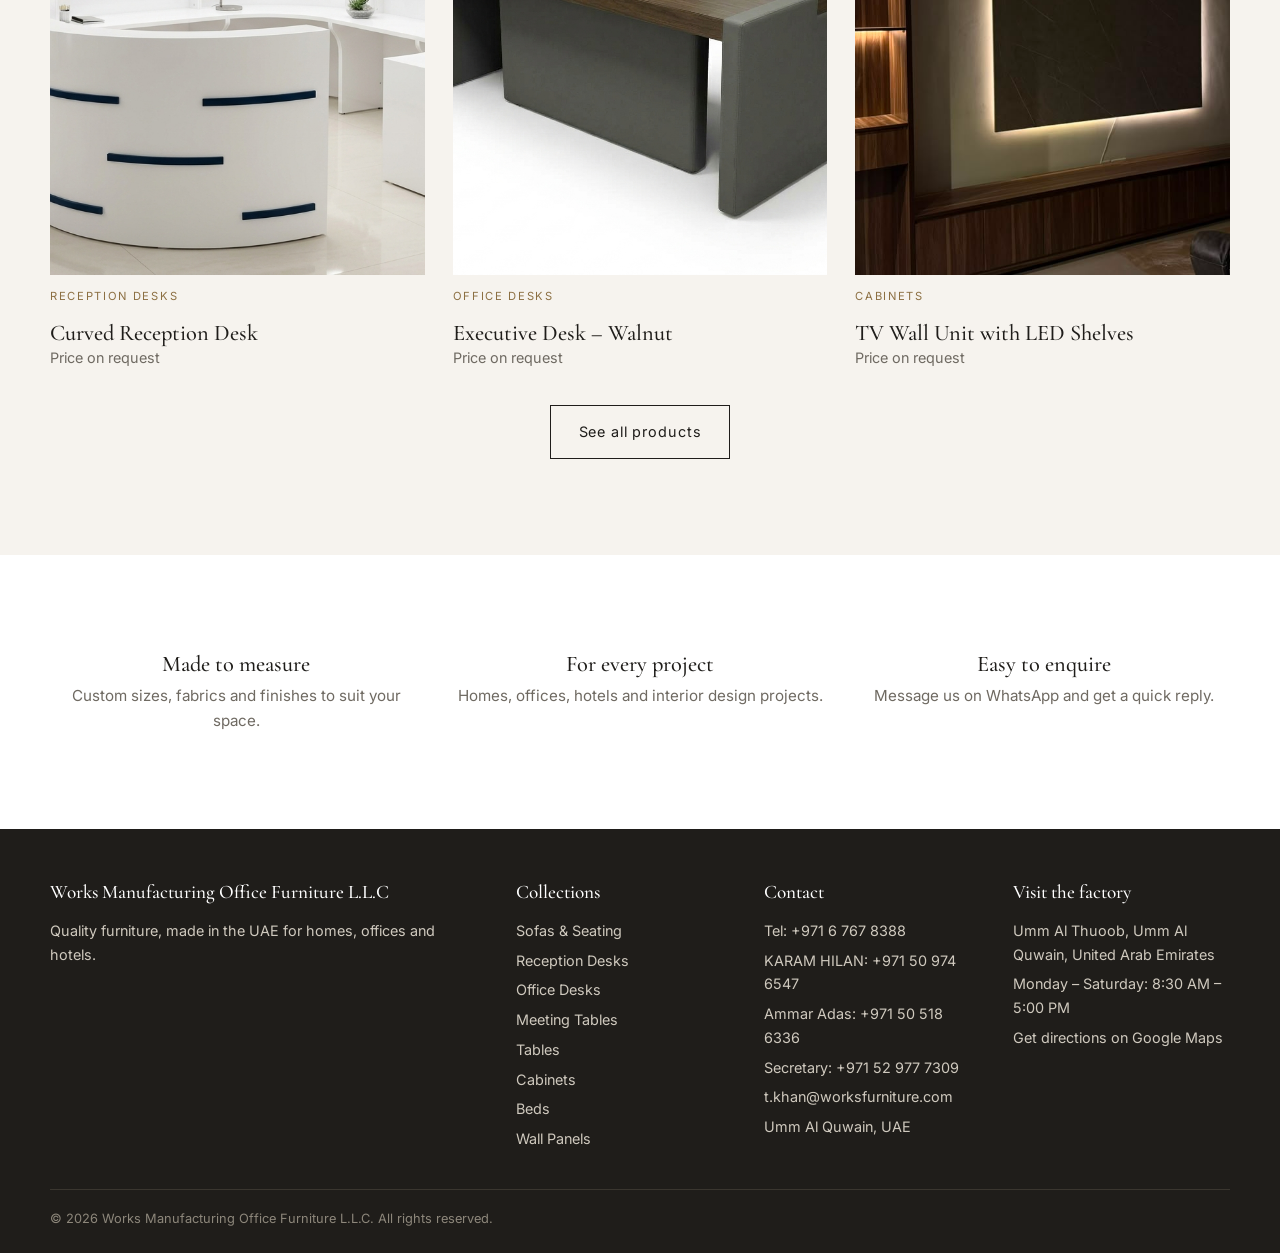
==== commit 782fb8a4: "Show contact names and numbers in the footer as call links Co-Authored-By: Claude Opus 5.5 (1M conte" ====
--- a/index.html
+++ b/index.html
@@ -68,7 +68,7 @@
 <link href="https://fonts.googleapis.com/css2?family=Cormorant+Garamond:wght@500;600&family=Inter:wght@400;500&display=swap" rel="stylesheet">
 <link rel="icon" type="image/png" href="images/favicon.png">
 <link rel="apple-touch-icon" href="images/apple-touch-icon.png">
-<link rel="stylesheet" href="css/style.css?v=20261013f">
+<link rel="stylesheet" href="css/style.css?v=20261013g">
 </head>
 <body data-page="home">
 <header id="site-header"></header>
@@ -93,7 +93,7 @@
 </div></section>
 </main>
 <footer id="site-footer"></footer>
-<script src="js/products.js?v=20261013f"></script>
-<script src="js/app.js?v=20261013f"></script>
+<script src="js/products.js?v=20261013g"></script>
+<script src="js/app.js?v=20261013g"></script>
 </body>
 </html>
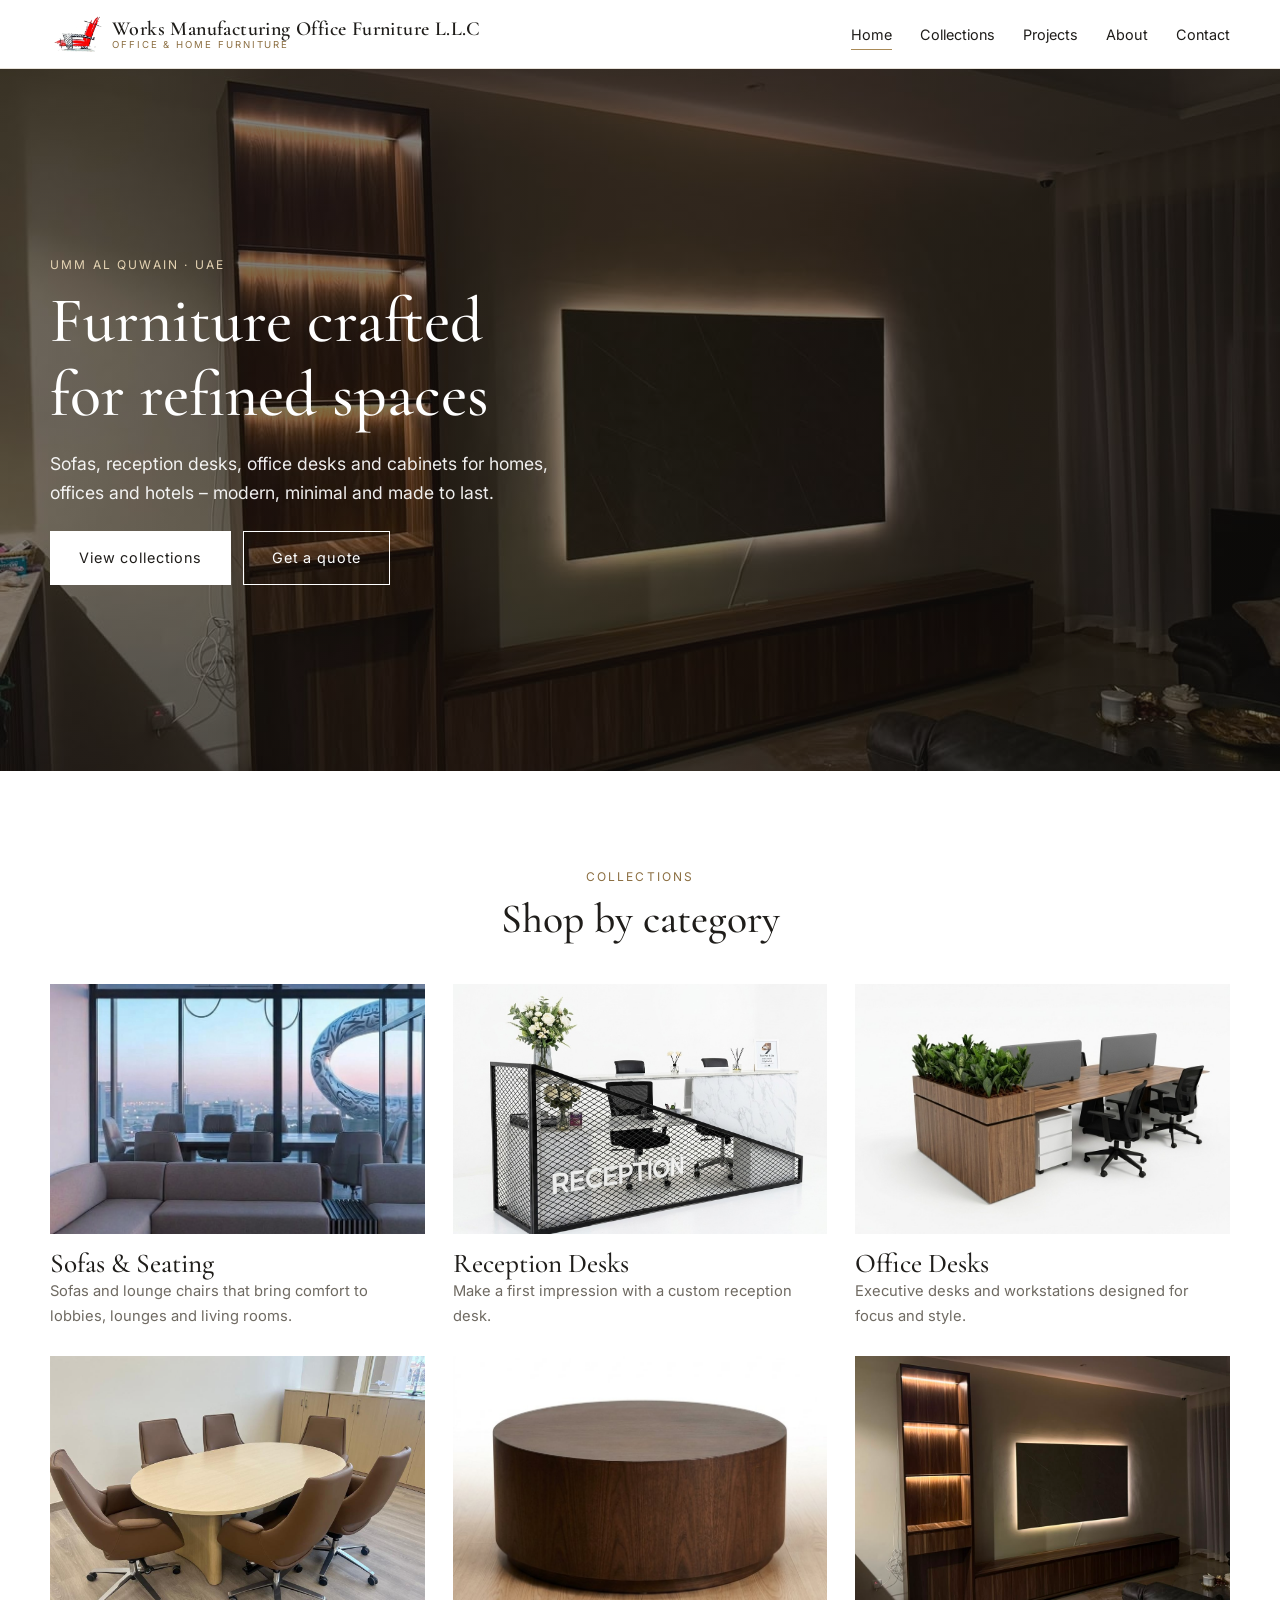
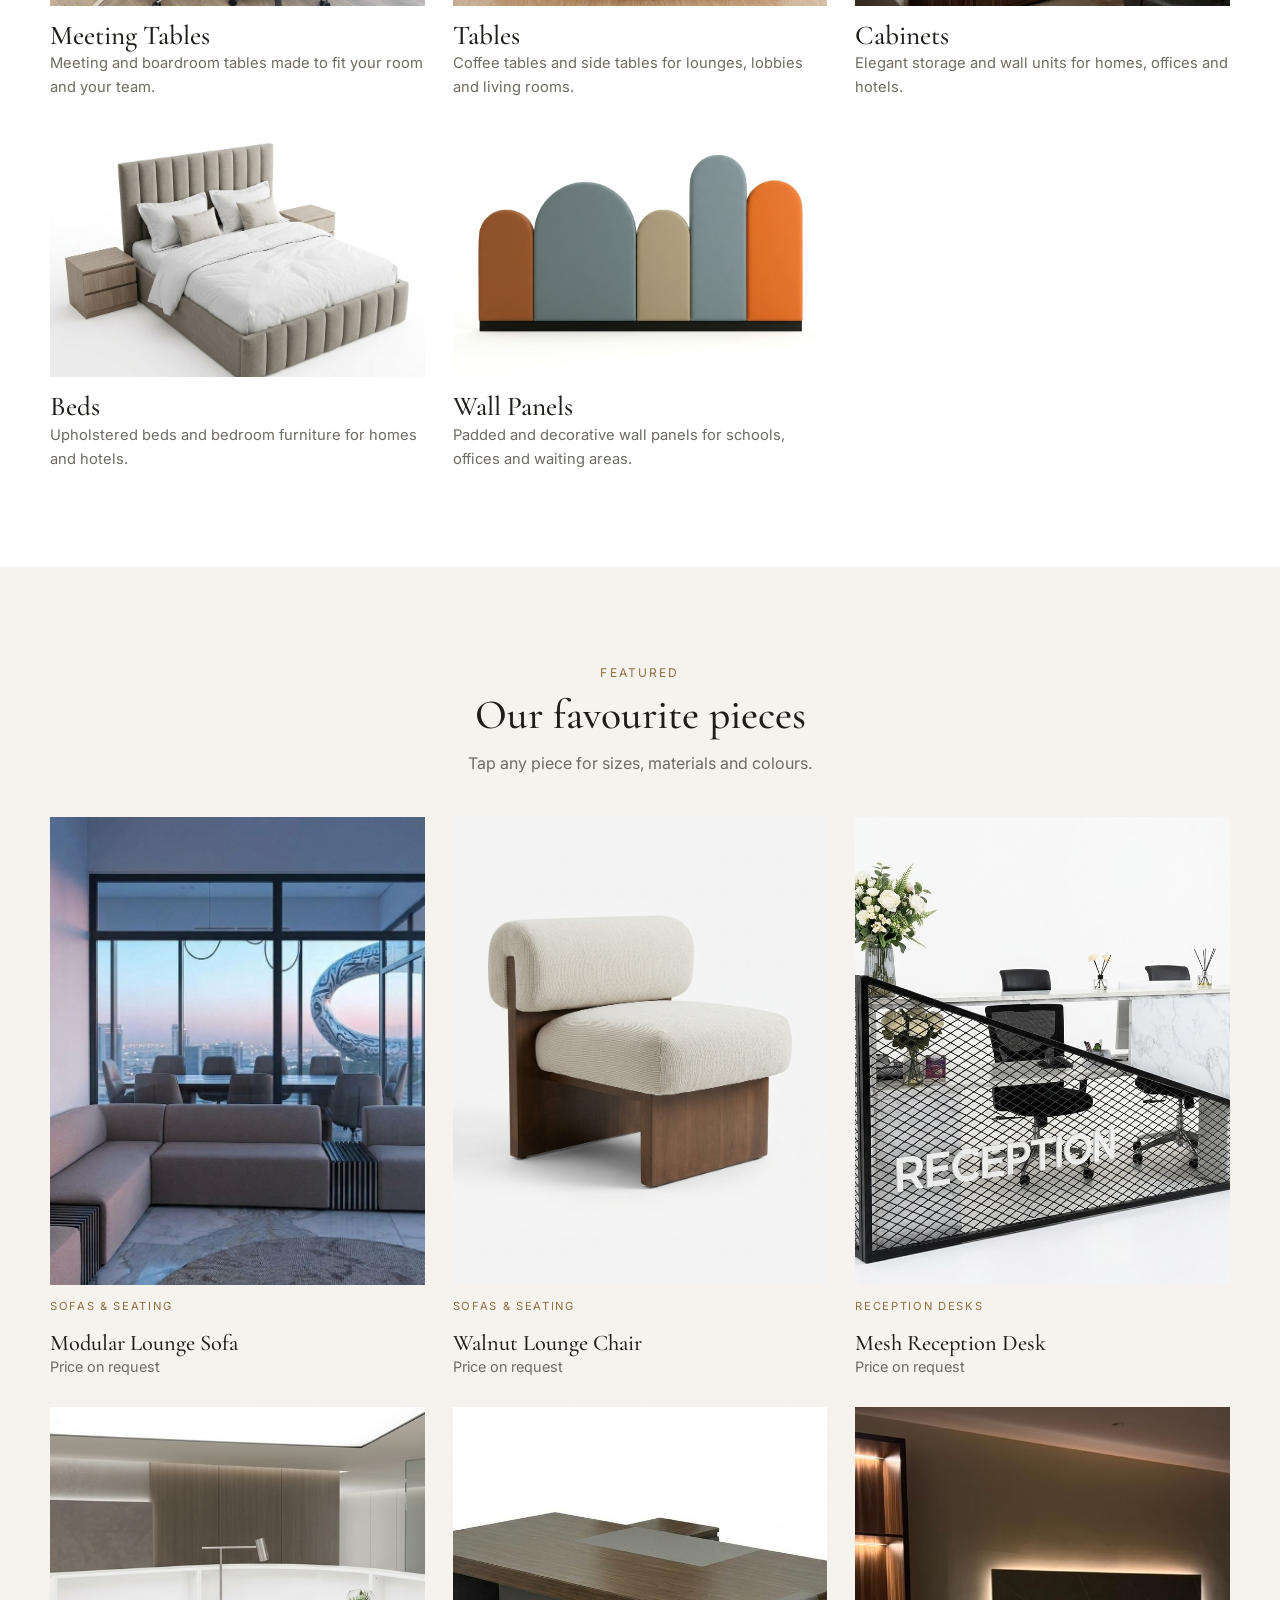
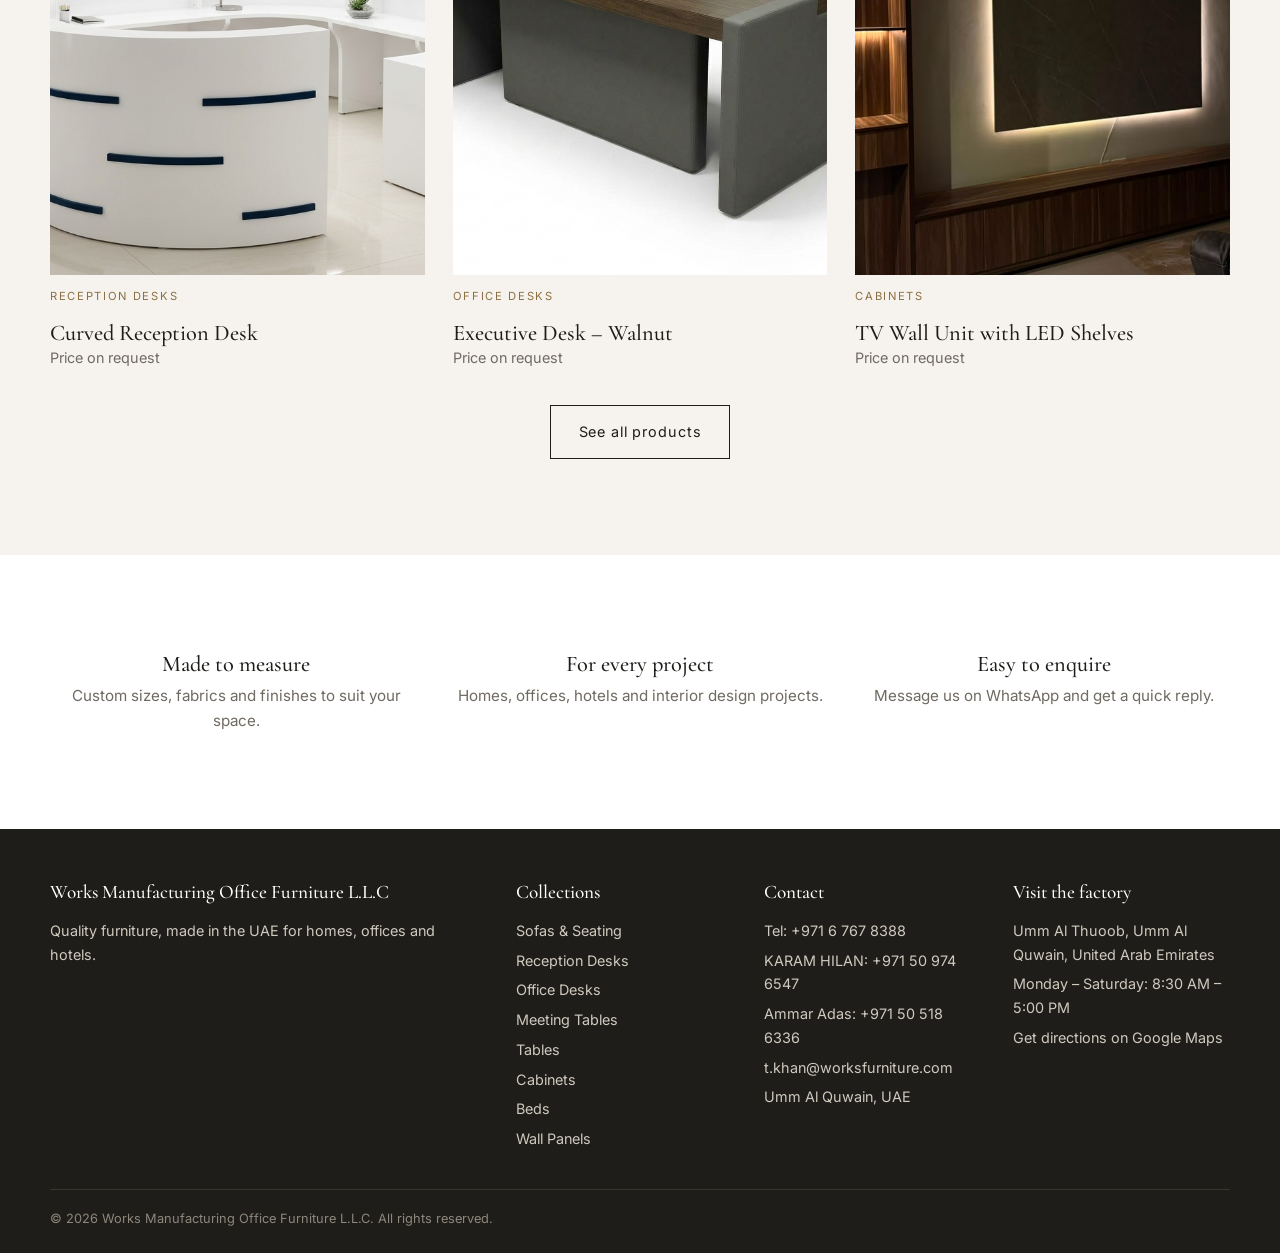
==== commit 56a101ba: "Remove Secretary contact; keep the two salesmen Co-Authored-By: Claude Opus 5.5 (1M context) <norepl" ====
--- a/index.html
+++ b/index.html
@@ -68,7 +68,7 @@
 <link href="https://fonts.googleapis.com/css2?family=Cormorant+Garamond:wght@500;600&family=Inter:wght@400;500&display=swap" rel="stylesheet">
 <link rel="icon" type="image/png" href="images/favicon.png">
 <link rel="apple-touch-icon" href="images/apple-touch-icon.png">
-<link rel="stylesheet" href="css/style.css?v=20261013g">
+<link rel="stylesheet" href="css/style.css?v=20261013h">
 </head>
 <body data-page="home">
 <header id="site-header"></header>
@@ -93,7 +93,7 @@
 </div></section>
 </main>
 <footer id="site-footer"></footer>
-<script src="js/products.js?v=20261013g"></script>
-<script src="js/app.js?v=20261013g"></script>
+<script src="js/products.js?v=20261013h"></script>
+<script src="js/app.js?v=20261013h"></script>
 </body>
 </html>
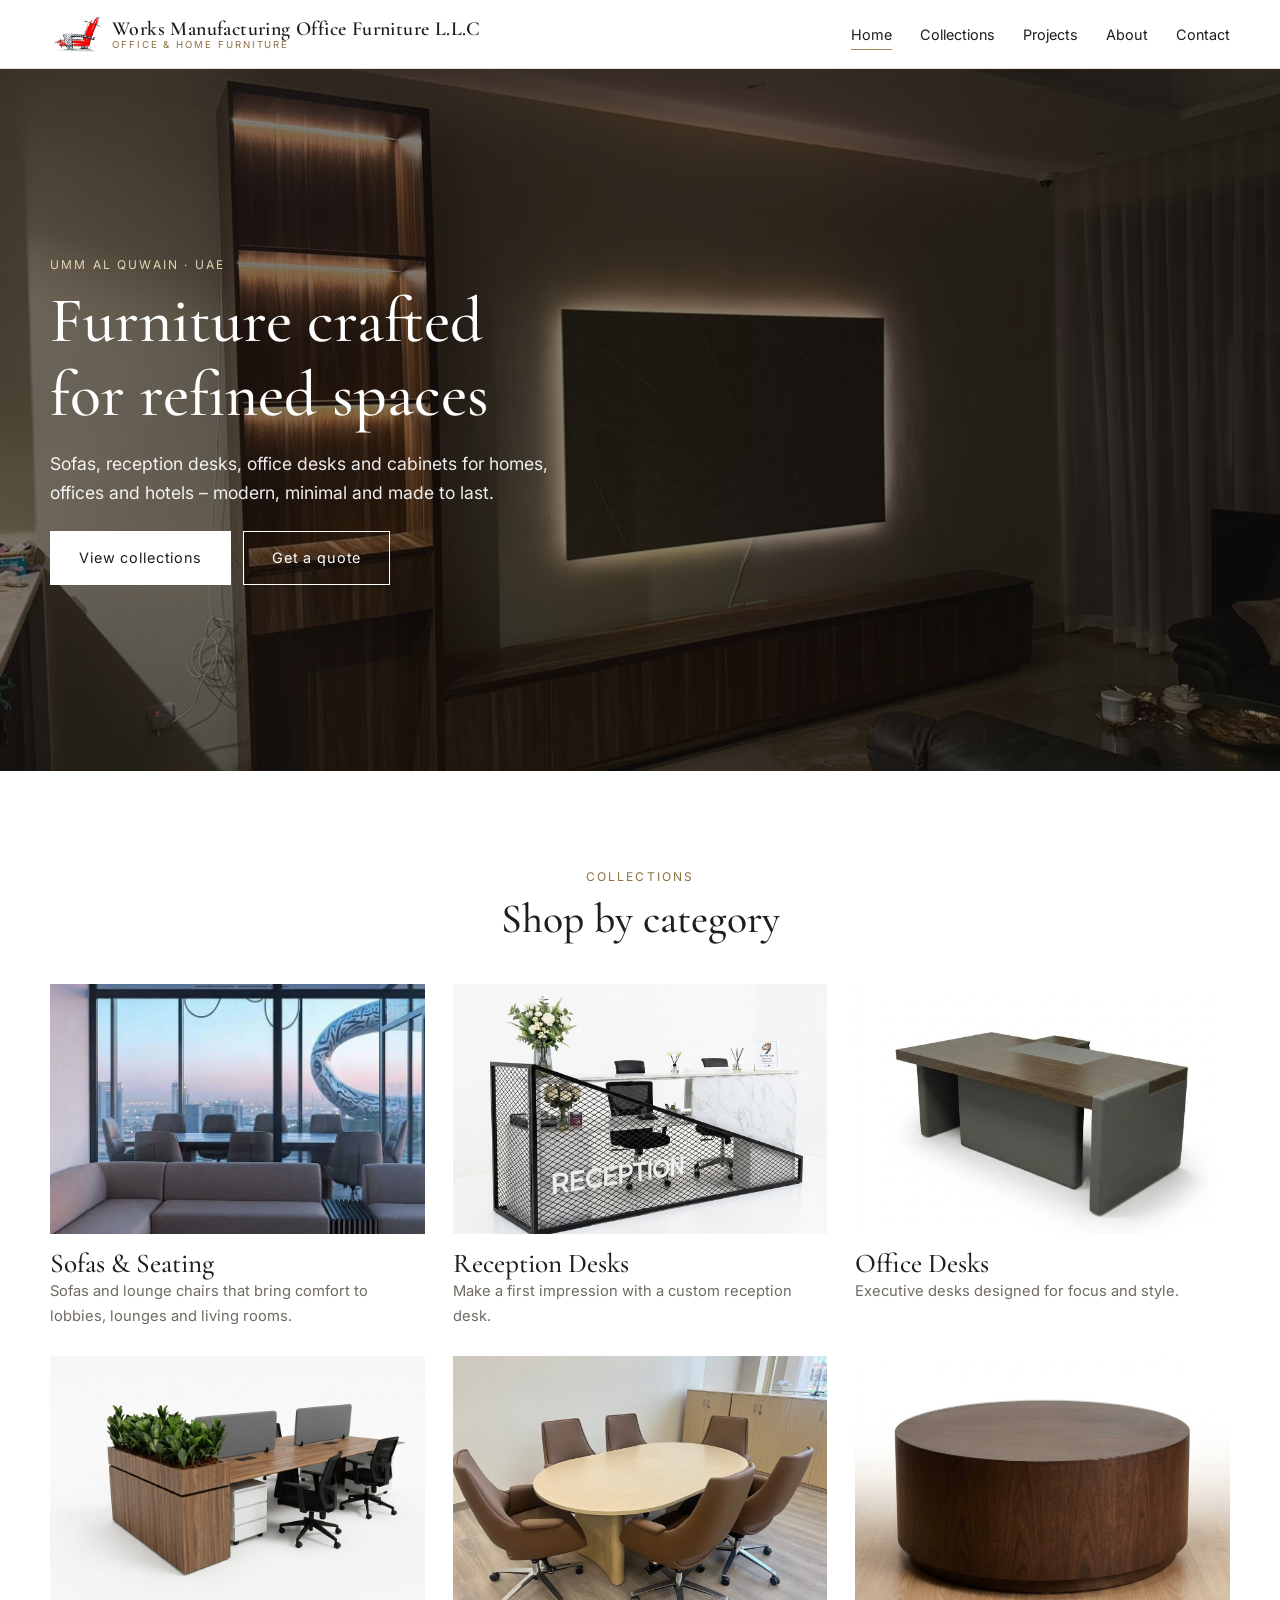
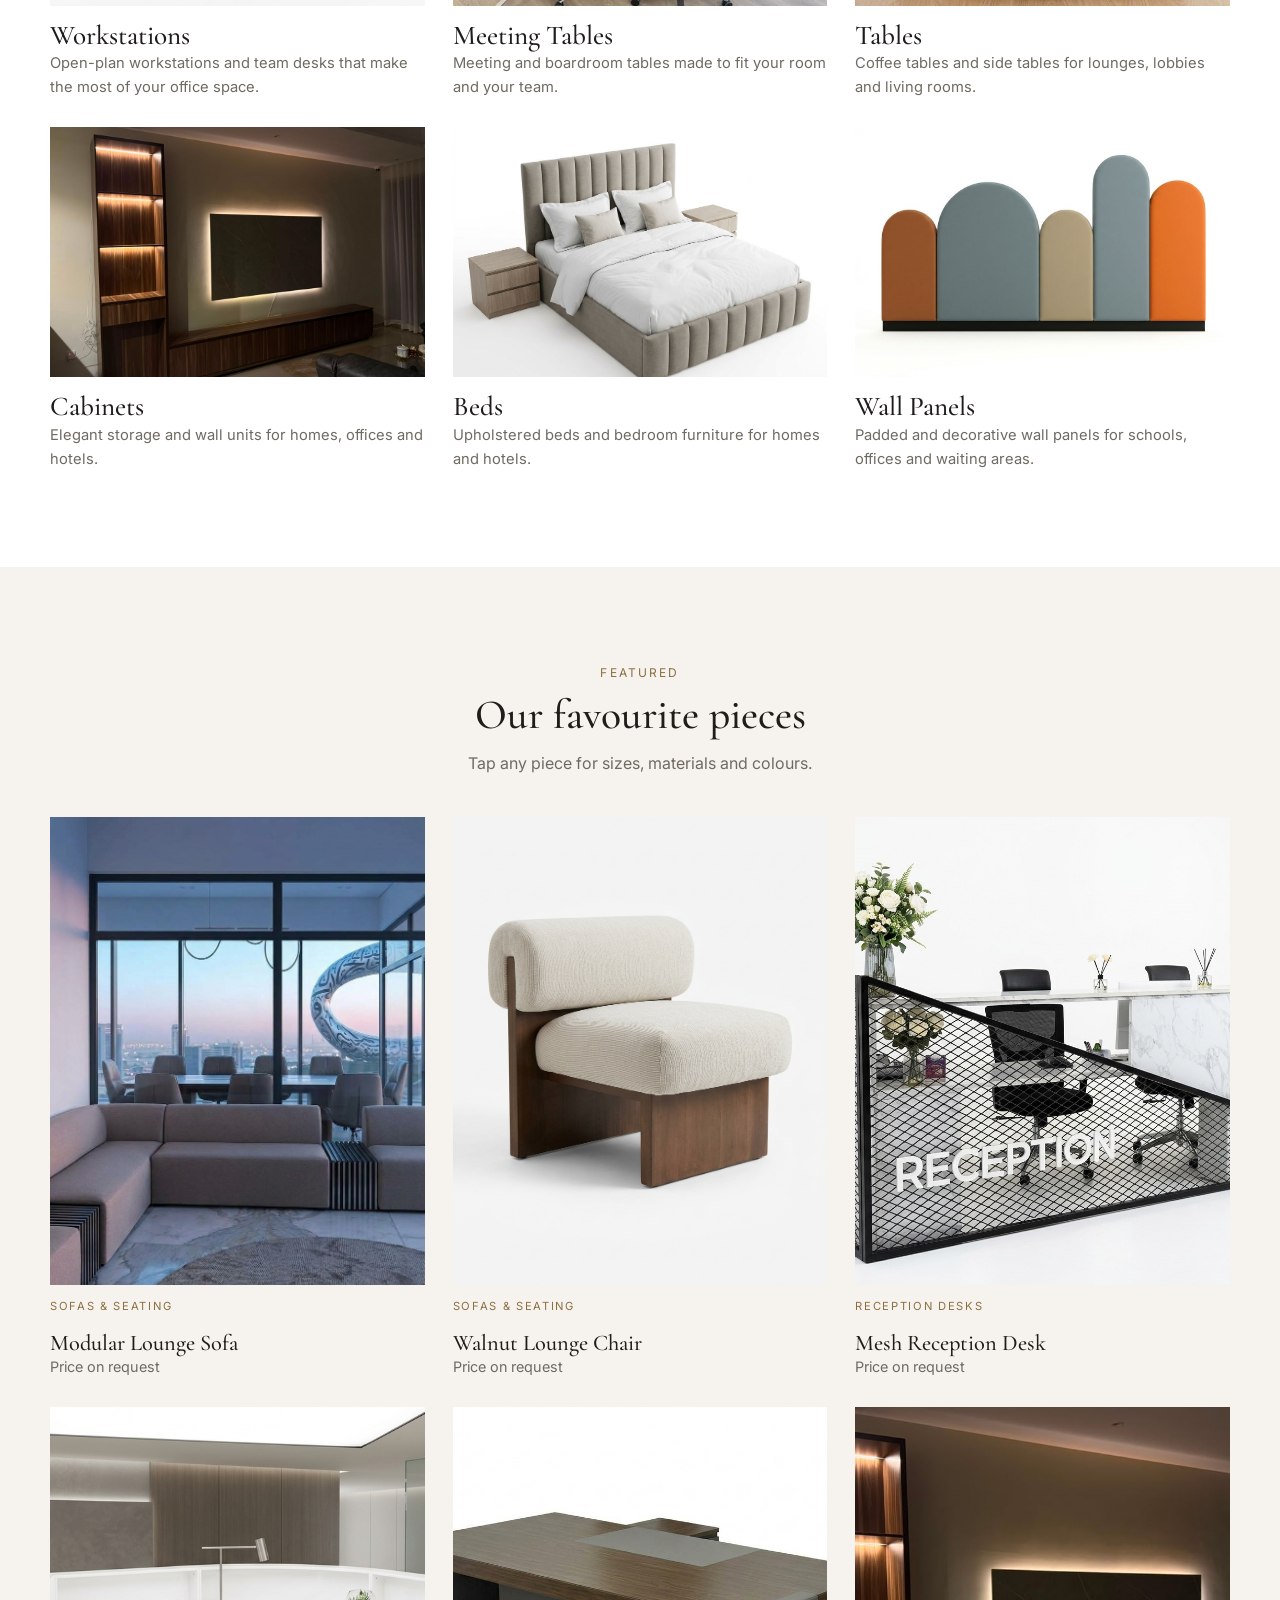
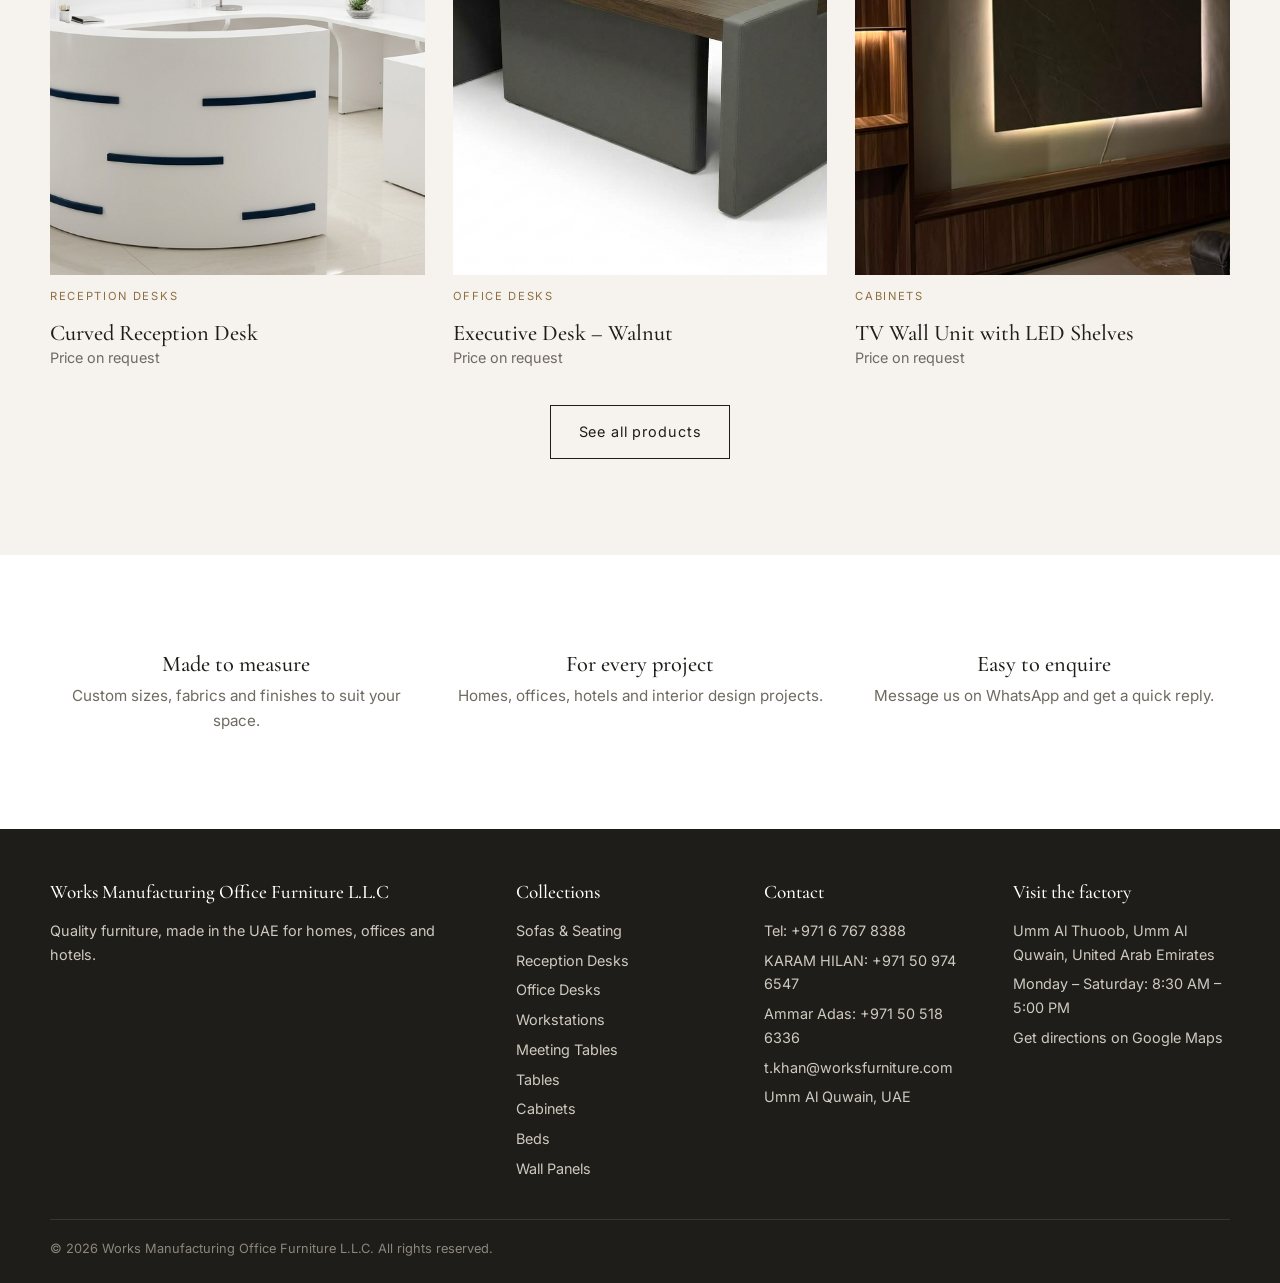
==== commit 80d1cf40: "Zoom project photos in an on-page viewer instead of opening a new page Clicking a photo on the Proje" ====
--- a/index.html
+++ b/index.html
@@ -68,7 +68,7 @@
 <link href="https://fonts.googleapis.com/css2?family=Cormorant+Garamond:wght@500;600&family=Inter:wght@400;500&display=swap" rel="stylesheet">
 <link rel="icon" type="image/png" href="images/favicon.png">
 <link rel="apple-touch-icon" href="images/apple-touch-icon.png">
-<link rel="stylesheet" href="css/style.css?v=20261013h">
+<link rel="stylesheet" href="css/style.css?v=20261102a">
 </head>
 <body data-page="home">
 <header id="site-header"></header>
@@ -93,7 +93,7 @@
 </div></section>
 </main>
 <footer id="site-footer"></footer>
-<script src="js/products.js?v=20261013h"></script>
-<script src="js/app.js?v=20261013h"></script>
+<script src="js/products.js?v=20261102a"></script>
+<script src="js/app.js?v=20261102a"></script>
 </body>
 </html>
--- a/css/style.css
+++ b/css/style.css
@@ -147,3 +147,18 @@
 .project p { color: var(--muted); font-size: .95rem; }
 .project .links { display: flex; flex-wrap: wrap; gap: 8px 18px; margin-top: 14px; font-size: .88rem; }
 .project .links a { color: var(--gold-dark); border-bottom: 1px solid currentColor; }
+.project .pic { cursor: zoom-in; }
+
+/* Photo viewer (Projects page) */
+#lightbox { position: fixed; inset: 0; z-index: 1000; background: rgba(20, 18, 16, .94); display: none; align-items: center; justify-content: center; }
+#lightbox.open { display: flex; }
+#lightbox figure { margin: 0; max-width: 92vw; max-height: 100%; display: flex; flex-direction: column; align-items: center; }
+#lightbox img { max-width: 92vw; max-height: 82vh; object-fit: contain; }
+#lightbox figcaption { color: #eee; font-size: .9rem; margin-top: 12px; text-align: center; }
+#lightbox button { position: absolute; background: rgba(255, 255, 255, .12); color: #fff; border: 0; border-radius: 50%; width: 48px; height: 48px; font-size: 2rem; line-height: 1; cursor: pointer; }
+#lightbox button:hover { background: rgba(255, 255, 255, .25); }
+#lightbox .lb-close { top: 14px; right: 14px; }
+#lightbox .lb-prev { left: 14px; top: 50%; transform: translateY(-50%); }
+#lightbox .lb-next { right: 14px; top: 50%; transform: translateY(-50%); }
+#lightbox.single .lb-prev, #lightbox.single .lb-next { display: none; }
+@media (max-width: 600px) { #lightbox .lb-prev, #lightbox .lb-next { top: auto; bottom: 14px; transform: none; } #lightbox img { max-height: 72vh; } }
